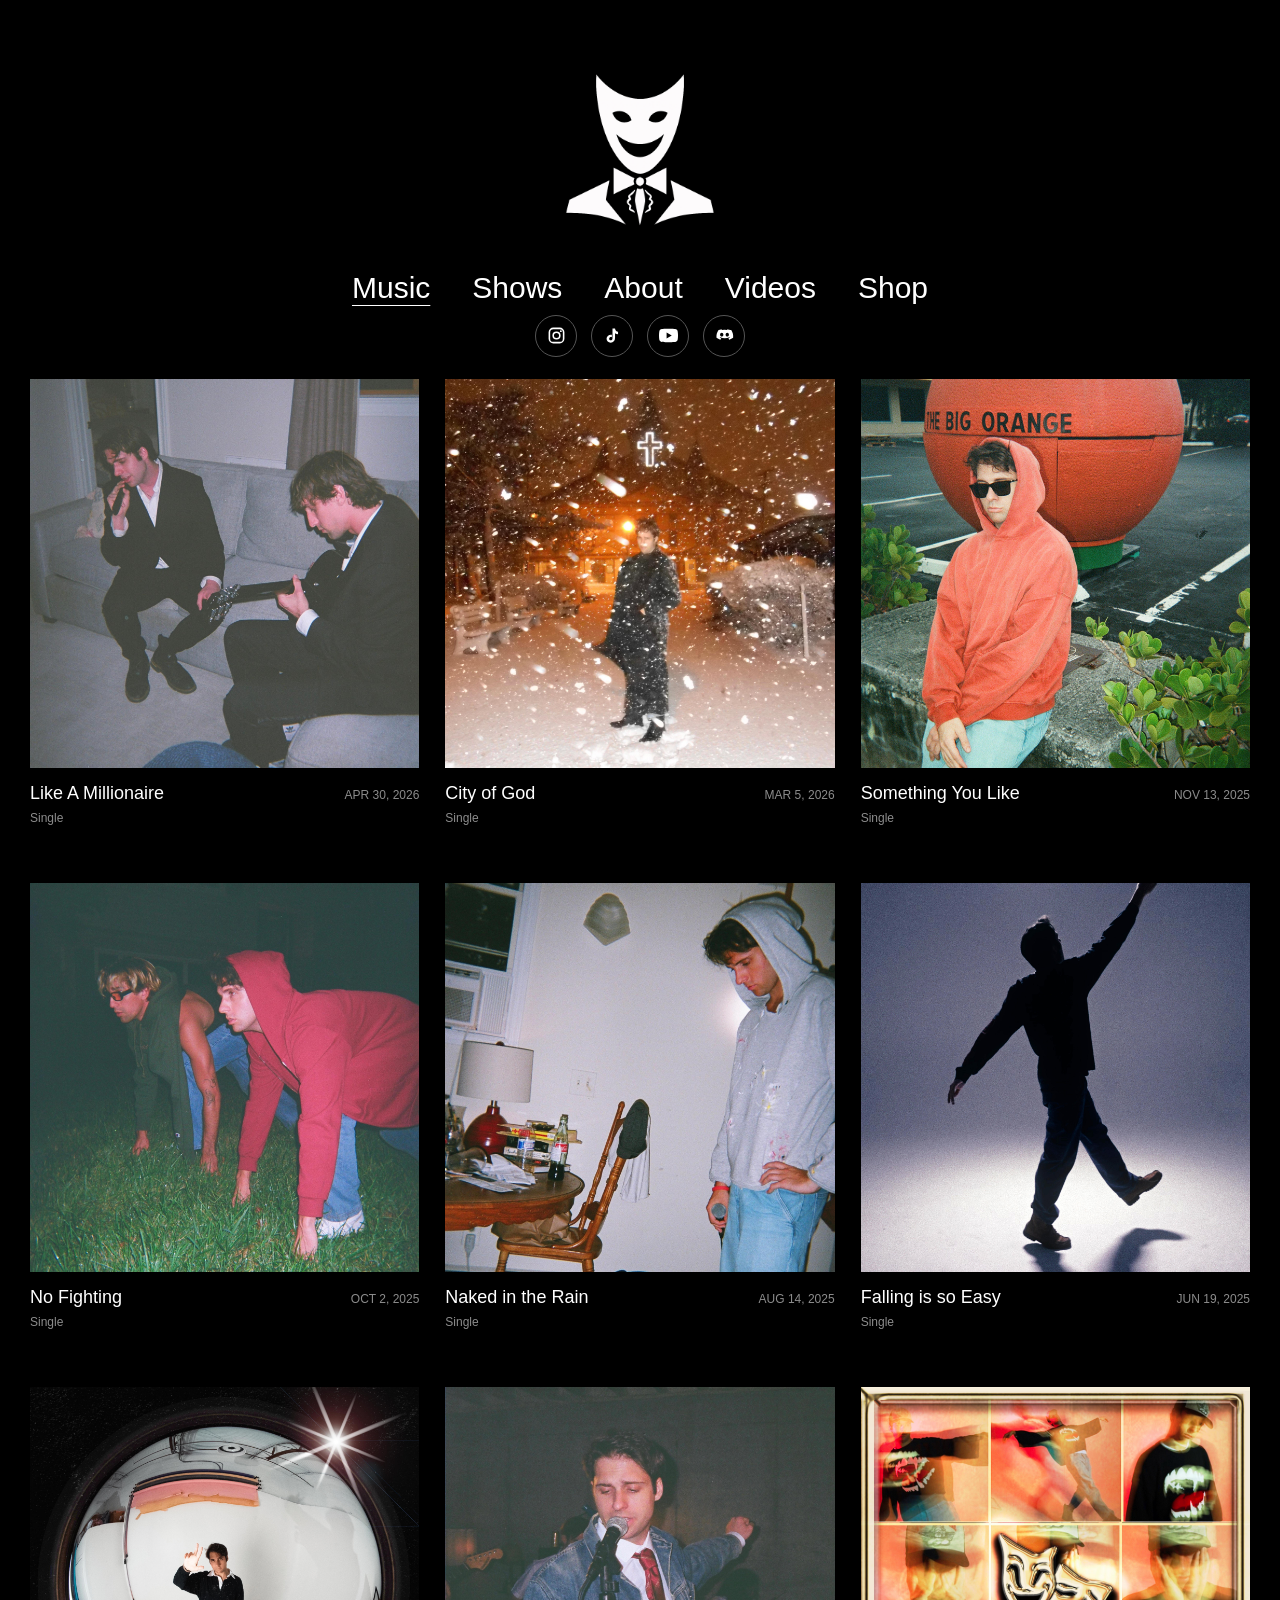
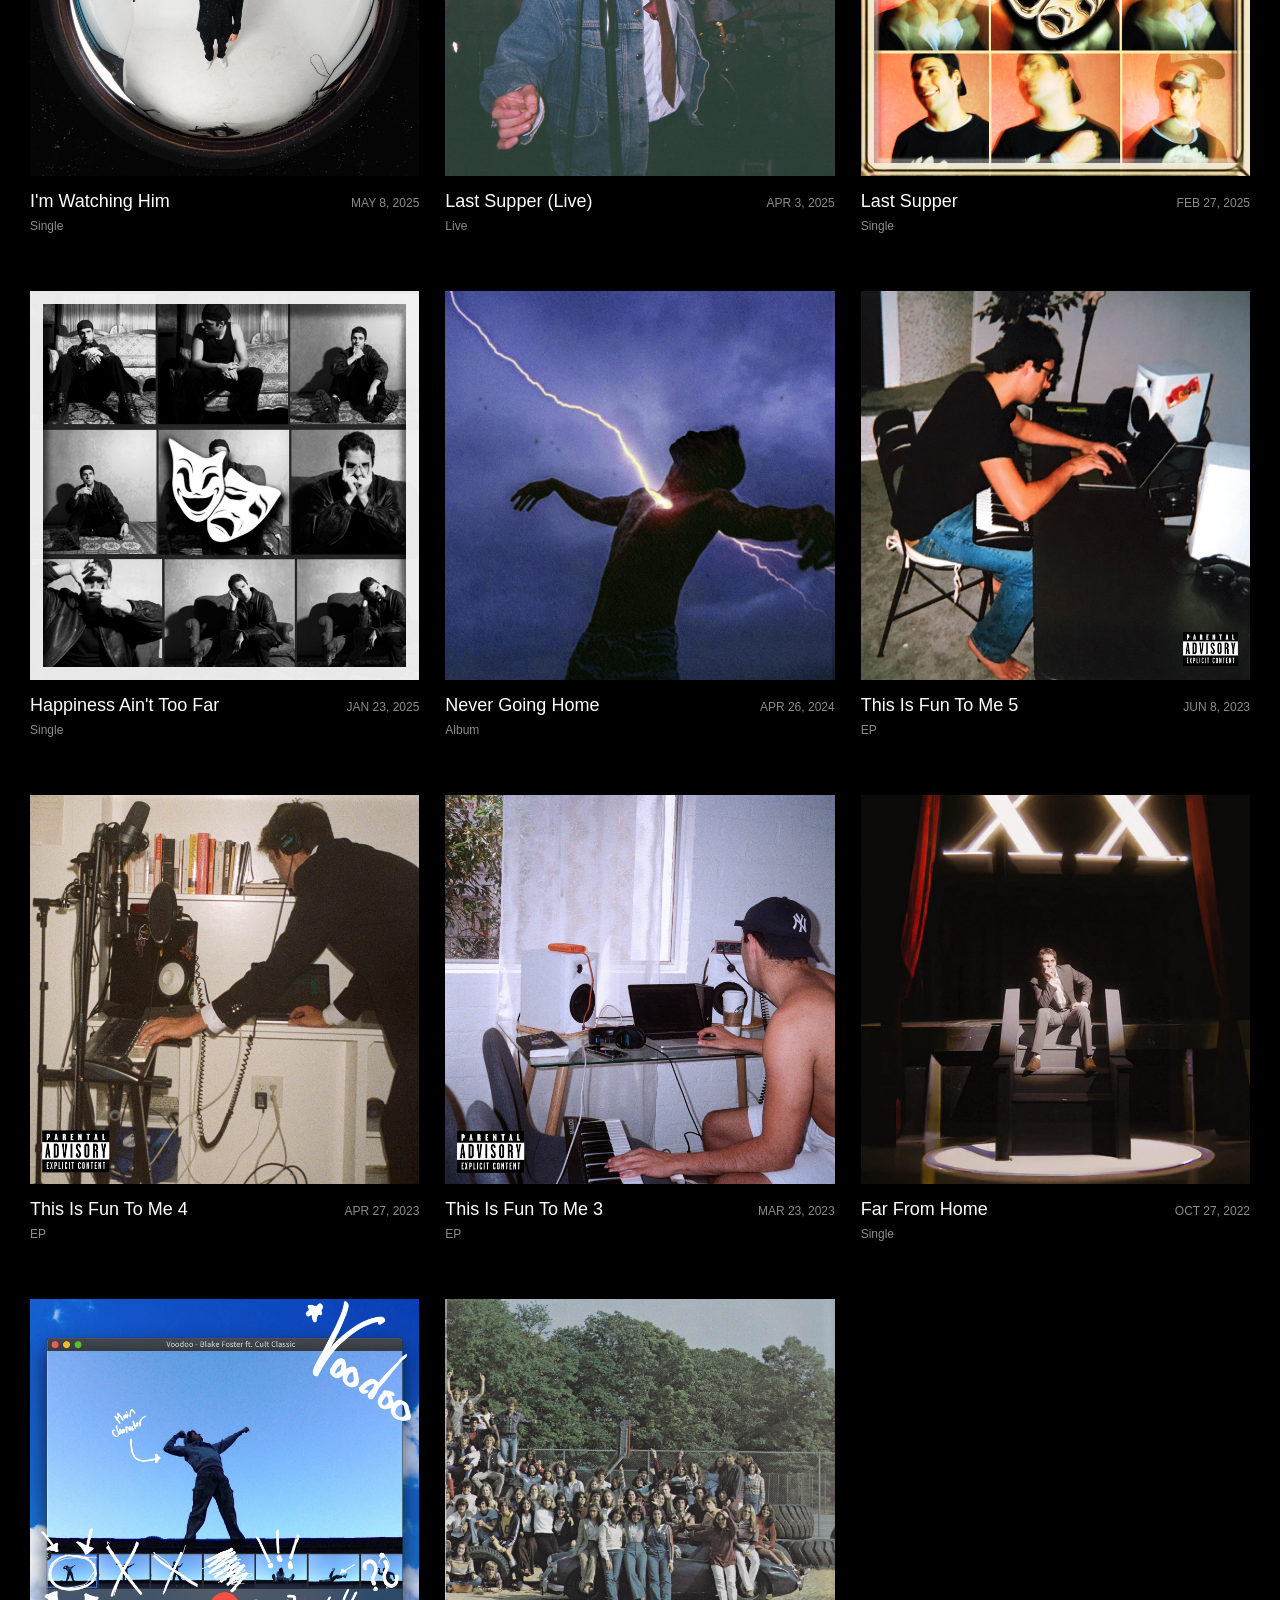
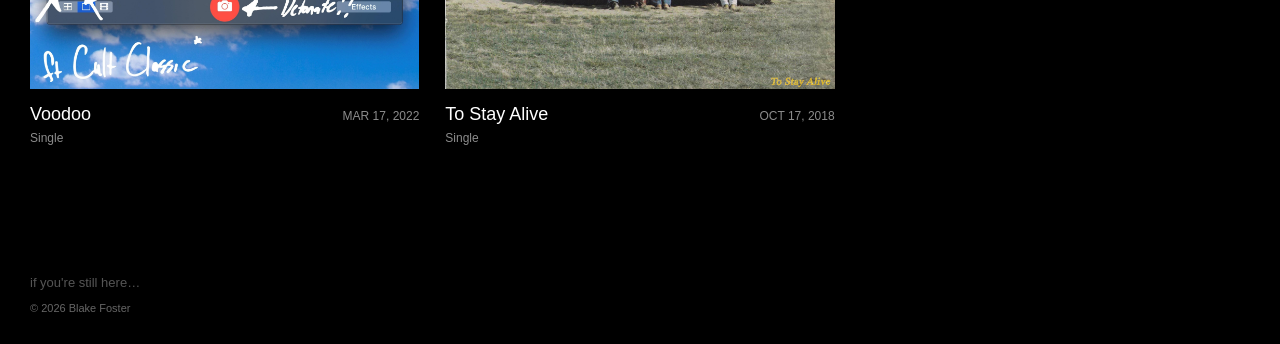
==== index.html @ 43f7b91d "Update index.html" ====
<!DOCTYPE html>
<html lang="en">
<head>
  <meta charset="UTF-8">
  <meta name="viewport" content="width=device-width, initial-scale=1.0">

  <title>Blake Foster — Music</title>

  <link rel="icon" href="favicon.png" type="image/png">

  <style>
    :root {
      --bg: #000000;
      --fg: #ffffff;
      --muted: #8c8c8c;
    }

    * {
      box-sizing: border-box;
    }

    html,
    body {
      margin: 0;
      padding: 0;
      background: var(--bg);
      color: var(--fg);
    }

    body {
      font-family: "Helvetica Neue", Helvetica, Arial, sans-serif;
      font-weight: 400;
    }

    a {
      color: inherit;
      text-decoration: none;
    }

    /* =========================
       LOGO + NAVIGATION
       ========================= */

    header {
      width: 100%;
      display: flex;
      flex-direction: column;
      align-items: center;
      padding: 55px 30px 0;
    }

    .logo-switch {
      position: relative;
      width: 190px;
      padding: 0;
      margin: 0 0 27.5px;
      border: 0;
      background: transparent;
      cursor: pointer;
      display: block;
    }

    .logo-switch .logo {
      width: 100%;
      height: auto;
      display: block;
      margin: 0;
    }

    .logo-colored {
      position: absolute;
      inset: 0;
      opacity: 0;
      transition: opacity 0.25s ease;
    }

    .logo-switch:hover .logo-colored,
    .logo-switch.is-colored .logo-colored {
      opacity: 1;
    }

    .logo-switch:hover .logo-white,
    .logo-switch.is-colored .logo-white {
      opacity: 0;
    }

    nav {
      display: flex;
      justify-content: center;
      align-items: center;
      gap: 42px;
      font-size: 30px;
      line-height: 1;
    }

    nav a {
      color: #ffffff;
      text-decoration: none;
      transition: opacity 0.2s ease;
    }

    nav a:hover {
      opacity: 0.55;
    }

    nav a.active {
      opacity: 1;
      text-decoration: underline;
      text-underline-offset: 7px;
      text-decoration-thickness: 1px;
    }

    /* =========================
       MUSIC GRID
       ========================= */

    main {
      padding: 0 30px 100px;
    }

    .grid {
      width: 100%;
      max-width: 1500px;
      margin: 0 auto;

      display: grid;
      grid-template-columns: repeat(3, minmax(0, 1fr));

      column-gap: 26px;
      row-gap: 58px;
    }

    .song {
      display: block;
    }

    /* =========================
       FLIP CARD
       ========================= */

    .flip-card {
      width: 100%;
      aspect-ratio: 1 / 1;
      perspective: 1200px;
      cursor: pointer;
    }

    .flip-card-inner {
      width: 100%;
      height: 100%;
      position: relative;

      transform-style: preserve-3d;

      transition: transform 0.7s cubic-bezier(0.2, 0.7, 0.2, 1);
    }

    .flip-card:hover .flip-card-inner {
      transform: rotateY(180deg);
    }

    .flip-card-front,
    .flip-card-back {
      position: absolute;
      inset: 0;

      width: 100%;
      height: 100%;

      backface-visibility: hidden;
      -webkit-backface-visibility: hidden;

      overflow: hidden;
    }

    /* =========================
       FRONT — ARTWORK
       ========================= */

    .flip-card-front {
      background: #111111;
    }

    .flip-card-front img {
      width: 100%;
      height: 100%;

      object-fit: cover;
      display: block;
    }

    /* =========================
       BACK — BLURRED ARTWORK
       ========================= */

    .flip-card-back {
      transform: rotateY(180deg);

      display: flex;
      justify-content: center;
      align-items: center;

      position: absolute;
      overflow: hidden;

      background: #111111;
    }

    .flip-card-back::before {
      content: "";

      position: absolute;
      inset: -30px;

      background-image: var(--cover-art);
      background-size: cover;
      background-position: center;

      filter: blur(22px);

      transform: scale(1.12);
    }

    .flip-card-back::after {
      content: "";

      position: absolute;
      inset: 0;

      background: rgba(0, 0, 0, 0.58);
    }

    .stream-link {
      position: relative;
      z-index: 2;

      width: 100%;
      height: 100%;

      display: flex;
      justify-content: center;
      align-items: center;

      color: #ffffff;

      font-size: 18px;
      letter-spacing: 0.02em;

      text-decoration: none;

      transition: opacity 0.2s ease;
    }

    .stream-link:hover {
      opacity: 0.6;
    }

    /* =========================
       SONG INFORMATION
       ========================= */

    .song-meta {
      display: flex;
      justify-content: space-between;
      align-items: baseline;
      gap: 20px;

      margin-top: 16px;
    }

    .song-title {
      font-size: 18px;
      line-height: 1.1;
    }

    .song-date {
      color: var(--muted);
      font-size: 12px;
      white-space: nowrap;
      text-transform: uppercase;
    }

    .song-type {
      color: var(--muted);
      font-size: 12px;
      margin-top: 7px;
    }

    /* =========================
       FOOTER
       ========================= */

    footer {
      padding: 30px;
      color: #666666;
      font-size: 11px;
    }

    .social-links {
      margin-top: 12px;
      display: flex;
      justify-content: center;
      align-items: center;
      gap: 14px;
      margin-bottom: 22px;
    }

    .social-link {
      width: 42px;
      height: 42px;
      border: 1px solid #555555;
      border-radius: 50%;
      display: flex;
      justify-content: center;
      align-items: center;
      color: #ffffff;
      transition:
        background 0.25s ease,
        border-color 0.25s ease,
        color 0.25s ease,
        transform 0.2s ease;
    }

    .social-link svg {
      width: 19px;
      height: 19px;
      fill: currentColor;
    }

    .social-link:hover {
      transform: translateY(-2px);
    }

    .social-instagram:hover {
      background: linear-gradient(135deg, #833ab4, #e1306c, #f77737, #fcaf45);
      border-color: transparent;
    }

    .social-tiktok:hover {
      background: #111111;
      border-color: #ff0050;
      color: #25f4ee;
      box-shadow: 2px 0 0 #ff0050;
    }

    .social-youtube:hover {
      background: #ff0000;
      border-color: #ff0000;
    }

    .social-discord:hover {
      background: #5865f2;
      border-color: #5865f2;
    }

    .archive-link {
      display: inline-block;
      margin-bottom: 12px;
      color: #555555;
      font-size: 13px;
      text-decoration: none;
      transition: color 0.2s ease;
    }

    .archive-link:hover {
      color: #999999;
    }

    /* =========================
       TABLET
       ========================= */

    @media (max-width: 900px) {

      header {
        padding: 45px 20px 60px;
      }

      .logo-switch {
        width: 165px;
        margin-bottom: 22.5px;
      }

      nav {
        gap: 28px;
        font-size: 25px;
      }

      main {
        padding: 0 20px 80px;
      }

      .grid {
        column-gap: 18px;
        row-gap: 45px;
      }

      .stream-link {
        font-size: 16px;
      }
    }

    /* =========================
       MOBILE
       ========================= */

    @media (max-width: 650px) {

      header {
        padding: 35px 18px 15px;
      }

      .social-links {
        margin-top: 0;
      }

      .logo-switch {
        width: 140px;
        margin-bottom: 19px;
      }

      nav {
        gap: 18px;
        flex-wrap: wrap;
        justify-content: center;
        font-size: 20px;
      }

      main {
        padding: 0 18px 70px;
      }

      .grid {
        grid-template-columns: repeat(2, minmax(0, 1fr));
        column-gap: 14px;
        row-gap: 42px;
      }

      .song-meta {
        display: block;
      }

      .song-date {
        display: block;
        margin-top: 7px;
      }

      .song-title {
        font-size: 16px;
      }

      .stream-link {
        font-size: 15px;
      }
    }

    /* =========================
       SMALL PHONE
       ========================= */

    @media (max-width: 450px) {

      .logo-switch {
        width: 120px;
        margin-bottom: 15px;
      }

      nav {
        font-size: 18px;
        gap: 15px;
      }

      .grid {
        grid-template-columns: 1fr;
      }

      .song-title {
        font-size: 18px;
      }

      .stream-link {
        font-size: 17px;
      }
    }

    /* =========================
       REDUCED MOTION
       ========================= */

    @media (prefers-reduced-motion: reduce) {

      .flip-card-inner {
        transition: none;
      }

    }

  </style>
</head>

<body>

  <header>

    <button
      class="logo-switch"
      type="button"
      aria-label="Toggle logo color"
      aria-pressed="false"
    >
      <img
        class="logo logo-white"
        src="transparent-white-mask.png"
        alt="Blake Foster"
      >

      <img
        class="logo logo-colored"
        src="colored-mask-logo.png"
        alt=""
        aria-hidden="true"
      >
    </button>

    <nav aria-label="Main navigation">

      <a
        class="active"
        href="index.html"
        aria-current="page"
      >
        Music
      </a>

      <a href="shows.html">
        Shows
      </a>

      <a href="about.html">
        About
      </a>

      <a href="videos.html">
        Videos
      </a>

      <a href="shop.html">
        Shop
      </a>

    </nav>

  </header>

    <div class="social-links" aria-label="Social media">

      <a
        class="social-link social-instagram"
        href="https://www.instagram.com/screamblakefoster/"
        target="_blank"
        rel="noopener noreferrer"
        aria-label="Instagram"
      >
        <svg viewBox="0 0 24 24" aria-hidden="true">
          <rect x="3" y="3" width="18" height="18" rx="5" ry="5" fill="none" stroke="currentColor" stroke-width="2"/>
          <circle cx="12" cy="12" r="4.2" fill="none" stroke="currentColor" stroke-width="2"/>
          <circle cx="17.5" cy="6.5" r="1.2"/>
        </svg>
      </a>

      <a
        class="social-link social-tiktok"
        href="https://www.tiktok.com/@screamblakelouder0"
        target="_blank"
        rel="noopener noreferrer"
        aria-label="TikTok"
      >
        <svg viewBox="0 0 24 24" aria-hidden="true">
          <path d="M15.2 3c.3 2.1 1.5 3.7 3.8 4.3v3.1c-1.4 0-2.7-.4-3.8-1.1v5.9c0 3.6-2.3 5.8-5.5 5.8-3 0-5.2-2-5.2-4.9 0-3 2.4-5.1 5.5-5.1.4 0 .8 0 1.2.1v3.1c-.4-.1-.7-.2-1.1-.2-1.2 0-2.3.8-2.3 2.1 0 1.2.9 2 2 2 1.3 0 2.2-.9 2.2-2.6V3h3.2z"/>
        </svg>
      </a>

      <a
        class="social-link social-youtube"
        href="https://www.youtube.com/@screamblakefoster"
        target="_blank"
        rel="noopener noreferrer"
        aria-label="YouTube"
      >
        <svg viewBox="0 0 24 24" aria-hidden="true">
          <path d="M23.5 6.2a3 3 0 0 0-2.1-2.1C19.5 3.5 12 3.5 12 3.5s-7.5 0-9.4.6A3 3 0 0 0 .5 6.2 31 31 0 0 0 0 12a31 31 0 0 0 .5 5.8 3 3 0 0 0 2.1 2.1c1.9.6 9.4.6 9.4.6s7.5 0 9.4-.6a3 3 0 0 0 2.1-2.1A31 31 0 0 0 24 12a31 31 0 0 0-.5-5.8zM9.6 15.9V8.1l6.5 3.9-6.5 3.9z"/>
        </svg>
      </a>

      <a
        class="social-link social-discord"
        href="https://discord.gg/FbMRpewsf8"
        target="_blank"
        rel="noopener noreferrer"
        aria-label="Discord"
      >
        <svg viewBox="0 0 24 24" aria-hidden="true">
          <path d="M19.5 5.2A16.2 16.2 0 0 0 15.8 4l-.5 1.1a14.8 14.8 0 0 0-6.6 0L8.2 4a16.2 16.2 0 0 0-3.7 1.2C2.2 8.5 1.6 11.7 1.9 14.9a15.9 15.9 0 0 0 4.8 2.4l1.2-1.6c-.7-.3-1.4-.7-2-1.1l.5-.4c3.9 1.8 8.1 1.8 12 0l.5.4c-.6.4-1.3.8-2 1.1l1.2 1.6a15.9 15.9 0 0 0 4.8-2.4c.3-3.2-.3-6.4-2.4-9.7zM8.5 13.4c-1.2 0-2.1-1.1-2.1-2.4s.9-2.4 2.1-2.4 2.1 1.1 2.1 2.4-.9 2.4-2.1 2.4zm7 0c-1.2 0-2.1-1.1-2.1-2.4s.9-2.4 2.1-2.4 2.1 1.1 2.1 2.4-.9 2.4-2.1 2.4z"/>
        </svg>
      </a>

    </div>

  <main>

    <section class="grid">


      <!-- 1. LIKE A MILLIONAIRE -->

      <article class="song">

        <div class="flip-card">
          <div class="flip-card-inner">

            <div class="flip-card-front">
              <img
                src="like-a-millionaire.jpg"
                alt="Like A Millionaire"
              >
            </div>

            <div
              class="flip-card-back"
              style="--cover-art: url('like-a-millionaire.jpg');"
            >
              <a
                class="stream-link"
                href="https://www.submithub.com/link/blake-foster-like-a-millionaire"
                target="_blank"
                rel="noopener noreferrer"
              >
                LISTEN
              </a>
            </div>

          </div>
        </div>

        <div class="song-meta">
          <span class="song-title">Like A Millionaire</span>
          <span class="song-date">Apr 30, 2026</span>
        </div>

        <div class="song-type">Single</div>

      </article>


      <!-- 2. CITY OF GOD -->

      <article class="song">

        <div class="flip-card">
          <div class="flip-card-inner">

            <div class="flip-card-front">
              <img
                src="city-of-god.jpg"
                alt="City of God"
              >
            </div>

            <div
              class="flip-card-back"
              style="--cover-art: url('city-of-god.jpg');"
            >
              <a
                class="stream-link"
                href="https://www.submithub.com/link/blake-foster-city-of-god"
                target="_blank"
                rel="noopener noreferrer"
              >
                LISTEN
              </a>
            </div>

          </div>
        </div>

        <div class="song-meta">
          <span class="song-title">City of God</span>
          <span class="song-date">Mar 5, 2026</span>
        </div>

        <div class="song-type">Single</div>

      </article>


      <!-- 3. SOMETHING YOU LIKE -->

      <article class="song">

        <div class="flip-card">
          <div class="flip-card-inner">

            <div class="flip-card-front">
              <img
                src="something-you-like.jpg"
                alt="Something You Like"
              >
            </div>

            <div
              class="flip-card-back"
              style="--cover-art: url('something-you-like.jpg');"
            >
              <a
                class="stream-link"
                href="https://www.submithub.com/link/blake-foster-something-you-like"
                target="_blank"
                rel="noopener noreferrer"
              >
                LISTEN
              </a>
            </div>

          </div>
        </div>

        <div class="song-meta">
          <span class="song-title">Something You Like</span>
          <span class="song-date">Nov 13, 2025</span>
        </div>

        <div class="song-type">Single</div>

      </article>


      <!-- 4. NO FIGHTING -->

      <article class="song">

        <div class="flip-card">
          <div class="flip-card-inner">

            <div class="flip-card-front">
              <img
                src="no-fighting.jpg"
                alt="No Fighting"
              >
            </div>

            <div
              class="flip-card-back"
              style="--cover-art: url('no-fighting.jpg');"
            >
              <a
                class="stream-link"
                href="https://www.submithub.com/link/blake-foster-no-fighting"
                target="_blank"
                rel="noopener noreferrer"
              >
                LISTEN
              </a>
            </div>

          </div>
        </div>

        <div class="song-meta">
          <span class="song-title">No Fighting</span>
          <span class="song-date">Oct 2, 2025</span>
        </div>

        <div class="song-type">Single</div>

      </article>


      <!-- 5. NAKED IN THE RAIN -->

      <article class="song">

        <div class="flip-card">
          <div class="flip-card-inner">

            <div class="flip-card-front">
              <img
                src="naked-in-the-rain.jpg"
                alt="Naked in the Rain"
              >
            </div>

            <div
              class="flip-card-back"
              style="--cover-art: url('naked-in-the-rain.jpg');"
            >
              <a
                class="stream-link"
                href="https://www.submithub.com/link/blake-foster-naked-in-the-rain"
                target="_blank"
                rel="noopener noreferrer"
              >
                LISTEN
              </a>
            </div>

          </div>
        </div>

        <div class="song-meta">
          <span class="song-title">Naked in the Rain</span>
          <span class="song-date">Aug 14, 2025</span>
        </div>

        <div class="song-type">Single</div>

      </article>


      <!-- 6. FALLING IS SO EASY -->

      <article class="song">

        <div class="flip-card">
          <div class="flip-card-inner">

            <div class="flip-card-front">
              <img
                src="falling-is-so-easy.jpg"
                alt="Falling is so Easy"
              >
            </div>

            <div
              class="flip-card-back"
              style="--cover-art: url('falling-is-so-easy.jpg');"
            >
              <a
                class="stream-link"
                href="https://open.spotify.com/track/16U0b0LSNI9sC1zTnr0X5i?si=07cb4cd97a184c26"
                target="_blank"
                rel="noopener noreferrer"
              >
                LISTEN
              </a>
            </div>

          </div>
        </div>

        <div class="song-meta">
          <span class="song-title">Falling is so Easy</span>
          <span class="song-date">Jun 19, 2025</span>
        </div>

        <div class="song-type">Single</div>

      </article>


      <!-- 7. I'M WATCHING HIM -->

      <article class="song">

        <div class="flip-card">
          <div class="flip-card-inner">

            <div class="flip-card-front">
              <img
                src="im-watching-him.jpg"
                alt="I'm Watching Him"
              >
            </div>

            <div
              class="flip-card-back"
              style="--cover-art: url('im-watching-him.jpg');"
            >
              <a
                class="stream-link"
                href="https://open.spotify.com/track/25KxzSVCNHUKYitMHnfoag?si=c651192873dd4107"
                target="_blank"
                rel="noopener noreferrer"
              >
                LISTEN
              </a>
            </div>

          </div>
        </div>

        <div class="song-meta">
          <span class="song-title">I'm Watching Him</span>
          <span class="song-date">May 8, 2025</span>
        </div>

        <div class="song-type">Single</div>

      </article>


      <!-- 8. LAST SUPPER (LIVE) -->

      <article class="song">

        <div class="flip-card">
          <div class="flip-card-inner">

            <div class="flip-card-front">
              <img
                src="last-supper-live.jpg"
                alt="Last Supper (Live)"
              >
            </div>

            <div
              class="flip-card-back"
              style="--cover-art: url('last-supper-live.jpg');"
            >
              <a
                class="stream-link"
                href="https://open.spotify.com/track/1prqyF1UG0G9Nqwh8gRWdH?si=7ccaa26d416f40f6"
                target="_blank"
                rel="noopener noreferrer"
              >
                LISTEN
              </a>
            </div>

          </div>
        </div>

        <div class="song-meta">
          <span class="song-title">Last Supper (Live)</span>
          <span class="song-date">Apr 3, 2025</span>
        </div>

        <div class="song-type">Live</div>

      </article>


      <!-- 9. LAST SUPPER -->

      <article class="song">

        <div class="flip-card">
          <div class="flip-card-inner">

            <div class="flip-card-front">
              <img
                src="last-supper.jpg"
                alt="Last Supper"
              >
            </div>

            <div
              class="flip-card-back"
              style="--cover-art: url('last-supper.jpg');"
            >
              <a
                class="stream-link"
                href="https://open.spotify.com/track/175BsnpIED4cR4PLpfdE59?si=ff8eaf9bd8394cc7"
                target="_blank"
                rel="noopener noreferrer"
              >
                LISTEN
              </a>
            </div>

          </div>
        </div>

        <div class="song-meta">
          <span class="song-title">Last Supper</span>
          <span class="song-date">Feb 27, 2025</span>
        </div>

        <div class="song-type">Single</div>

      </article>


      <!-- 10. HAPPINESS AIN'T TOO FAR -->

      <article class="song">

        <div class="flip-card">
          <div class="flip-card-inner">

            <div class="flip-card-front">
              <img
                src="happiness-aint-too-far.jpg"
                alt="Happiness Ain't Too Far"
              >
            </div>

            <div
              class="flip-card-back"
              style="--cover-art: url('happiness-aint-too-far.jpg');"
            >
              <a
                class="stream-link"
                href="https://open.spotify.com/track/2iZcgBIwyZcNOGVdyBQaLa?si=d7aab3723410429b"
                target="_blank"
                rel="noopener noreferrer"
              >
                LISTEN
              </a>
            </div>

          </div>
        </div>

        <div class="song-meta">
          <span class="song-title">Happiness Ain't Too Far</span>
          <span class="song-date">Jan 23, 2025</span>
        </div>

        <div class="song-type">Single</div>

      </article>


      <!-- 11. NEVER GOING HOME -->

      <article class="song">

        <div class="flip-card">
          <div class="flip-card-inner">

            <div class="flip-card-front">
              <img
                src="never-going-home.jpg"
                alt="Never Going Home"
              >
            </div>

            <div
              class="flip-card-back"
              style="--cover-art: url('never-going-home.jpg');"
            >
              <a
                class="stream-link"
                href="https://open.spotify.com/album/4pJVnfLMglhj1tAhhOklDM?si=NQ2emc1iRQSZqgjl4v_xJg"
                target="_blank"
                rel="noopener noreferrer"
              >
                LISTEN
              </a>
            </div>

          </div>
        </div>

        <div class="song-meta">
          <span class="song-title">Never Going Home</span>
          <span class="song-date">Apr 26, 2024</span>
        </div>

        <div class="song-type">Album</div>

      </article>


      <!-- 12. THIS IS FUN TO ME 5 -->

      <article class="song">

        <div class="flip-card">
          <div class="flip-card-inner">

            <div class="flip-card-front">
              <img
                src="this-is-fun-to-me-5.jpg"
                alt="This Is Fun To Me 5"
              >
            </div>

            <div
              class="flip-card-back"
              style="--cover-art: url('this-is-fun-to-me-5.jpg');"
            >
              <a
                class="stream-link"
                href="https://open.spotify.com/album/7prYQPNekyp7TwsKiXoQ0f?si=4Jo_3n0BSTu1xEIpB2F5PA"
                target="_blank"
                rel="noopener noreferrer"
              >
                LISTEN
              </a>
            </div>

          </div>
        </div>

        <div class="song-meta">
          <span class="song-title">This Is Fun To Me 5</span>
          <span class="song-date">Jun 8, 2023</span>
        </div>

        <div class="song-type">EP</div>

      </article>


      <!-- 13. THIS IS FUN TO ME 4 -->

      <article class="song">

        <div class="flip-card">
          <div class="flip-card-inner">

            <div class="flip-card-front">
              <img
                src="this-is-fun-to-me-4.jpg"
                alt="This Is Fun To Me 4"
              >
            </div>

            <div
              class="flip-card-back"
              style="--cover-art: url('this-is-fun-to-me-4.jpg');"
            >
              <a
                class="stream-link"
                href="https://open.spotify.com/album/3oZTFlvNCz0GnxTG2QaZoz?si=p83peb6xRoitgUsLr3UCuQ"
                target="_blank"
                rel="noopener noreferrer"
              >
                LISTEN
              </a>
            </div>

          </div>
        </div>

        <div class="song-meta">
          <span class="song-title">This Is Fun To Me 4</span>
          <span class="song-date">Apr 27, 2023</span>
        </div>

        <div class="song-type">EP</div>

      </article>


      <!-- 14. THIS IS FUN TO ME 3 -->

      <article class="song">

        <div class="flip-card">
          <div class="flip-card-inner">

            <div class="flip-card-front">
              <img
                src="this-is-fun-to-me-3.jpg"
                alt="This Is Fun To Me 3"
              >
            </div>

            <div
              class="flip-card-back"
              style="--cover-art: url('this-is-fun-to-me-3.jpg');"
            >
              <a
                class="stream-link"
                href="https://open.spotify.com/album/7DlLaIuSAAkDuPmK2TgWcz?si=6O0AjSt8QMCtq5As2-6V6A"
                target="_blank"
                rel="noopener noreferrer"
              >
                LISTEN
              </a>
            </div>

          </div>
        </div>

        <div class="song-meta">
          <span class="song-title">This Is Fun To Me 3</span>
          <span class="song-date">Mar 23, 2023</span>
        </div>

        <div class="song-type">EP</div>

      </article>


      <!-- 15. FAR FROM HOME -->

      <article class="song">

        <div class="flip-card">
          <div class="flip-card-inner">

            <div class="flip-card-front">
              <img
                src="far-from-home.jpg"
                alt="Far From Home"
              >
            </div>

            <div
              class="flip-card-back"
              style="--cover-art: url('far-from-home.jpg');"
            >
              <a
                class="stream-link"
                href="https://open.spotify.com/track/5J5c2JiiV4A3Z6ppDi0FP2?si=0196c697ef504ee4"
                target="_blank"
                rel="noopener noreferrer"
              >
                LISTEN
              </a>
            </div>

          </div>
        </div>

        <div class="song-meta">
          <span class="song-title">Far From Home</span>
          <span class="song-date">Oct 27, 2022</span>
        </div>

        <div class="song-type">Single</div>

      </article>


      <!-- 16. VOODOO -->

      <article class="song">

        <div class="flip-card">
          <div class="flip-card-inner">

            <div class="flip-card-front">
              <img
                src="voodoo.jpg"
                alt="Voodoo"
              >
            </div>

            <div
              class="flip-card-back"
              style="--cover-art: url('voodoo.jpg');"
            >
              <a
                class="stream-link"
                href="https://open.spotify.com/track/07PsmDokuY6VZRmbasSvwx?si=a868d53d8b564fae"
                target="_blank"
                rel="noopener noreferrer"
              >
                LISTEN
              </a>
            </div>

          </div>
        </div>

        <div class="song-meta">
          <span class="song-title">Voodoo</span>
          <span class="song-date">Mar 17, 2022</span>
        </div>

        <div class="song-type">Single</div>

      </article>


      <!-- 17. TO STAY ALIVE -->

      <article class="song">

        <div class="flip-card">
          <div class="flip-card-inner">

            <div class="flip-card-front">
              <img
                src="to-stay-alive.jpg"
                alt="To Stay Alive"
              >
            </div>

            <div
              class="flip-card-back"
              style="--cover-art: url('to-stay-alive.jpg');"
            >
              <a
                class="stream-link"
                href="https://open.spotify.com/track/02DwdbtvmVF8DOjN0IHD6G?si=01c18fb75d3d4cda"
                target="_blank"
                rel="noopener noreferrer"
              >
                LISTEN
              </a>
            </div>

          </div>
        </div>

        <div class="song-meta">
          <span class="song-title">To Stay Alive</span>
          <span class="song-date">Oct 17, 2018</span>
        </div>

        <div class="song-type">Single</div>

      </article>


    </section>

  </main>

  <footer>

    <a
      href="https://open.spotify.com/artist/7J75Sh8WoFMsnBl4U91zd3?si=QftdEzfDQXSpmLEJzZT7FQ"
      target="_blank"
      rel="noopener noreferrer"
      class="archive-link"
    >
      if you're still here…
    </a>

    <div>
      © 2026 Blake Foster
    </div>

  </footer>


  <script>
    const logoSwitch = document.querySelector(".logo-switch");

    if (logoSwitch && window.matchMedia("(hover: none), (pointer: coarse)").matches) {
      logoSwitch.addEventListener("click", () => {
        const isColored = logoSwitch.classList.toggle("is-colored");
        logoSwitch.setAttribute("aria-pressed", isColored ? "true" : "false");
      });
    }
  </script>

</body>
</html>
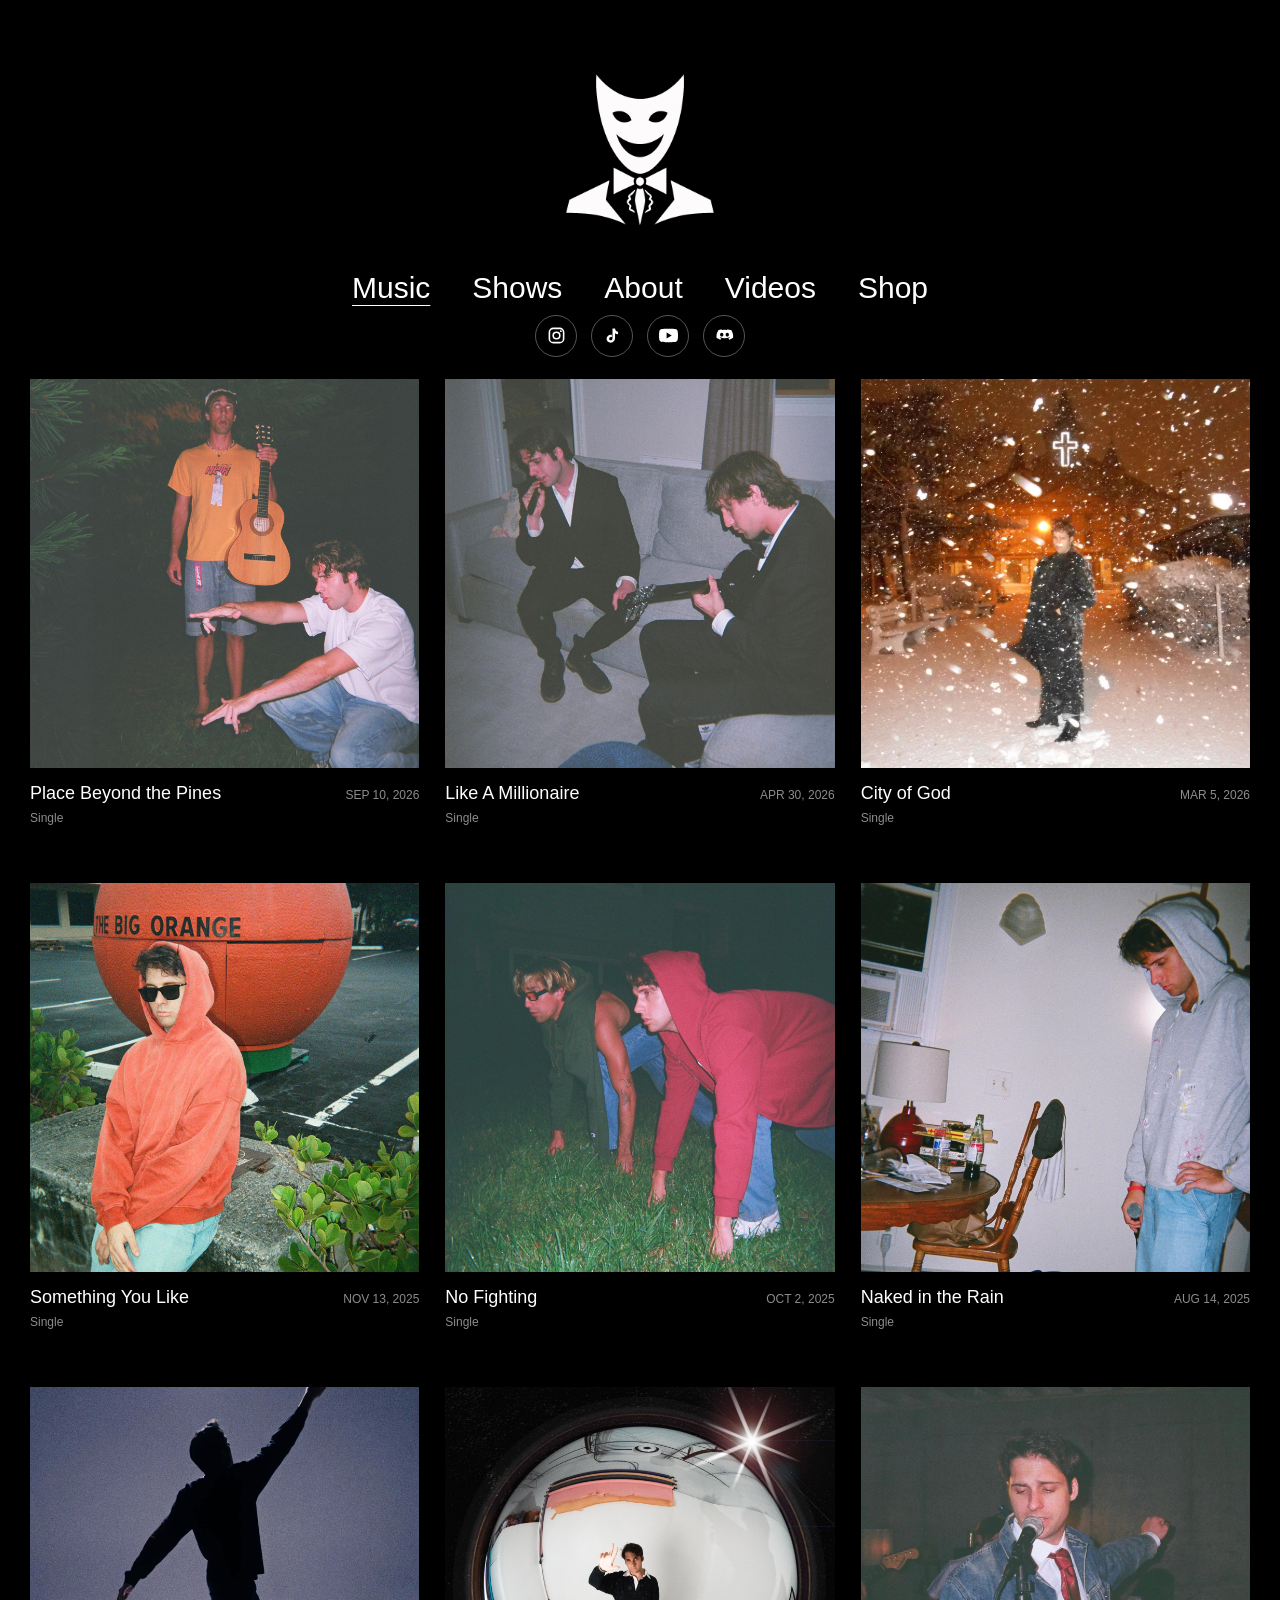
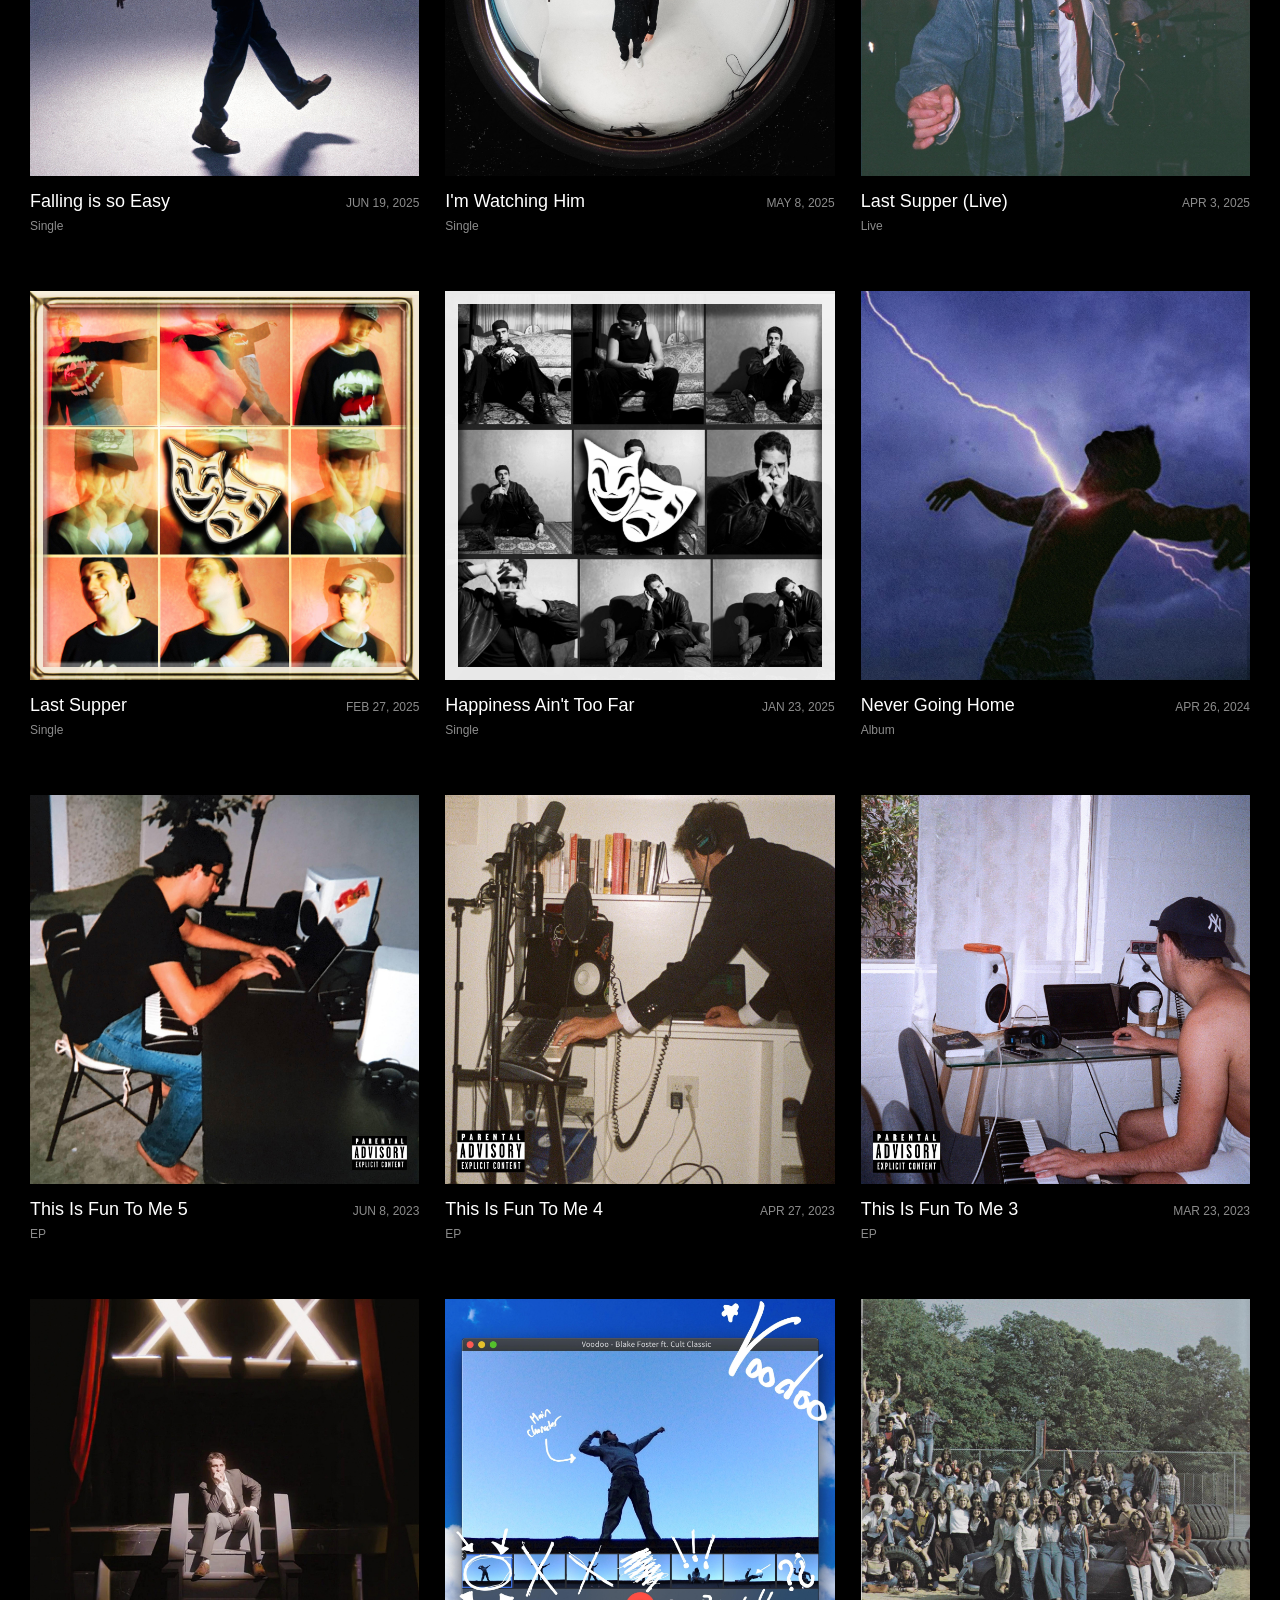
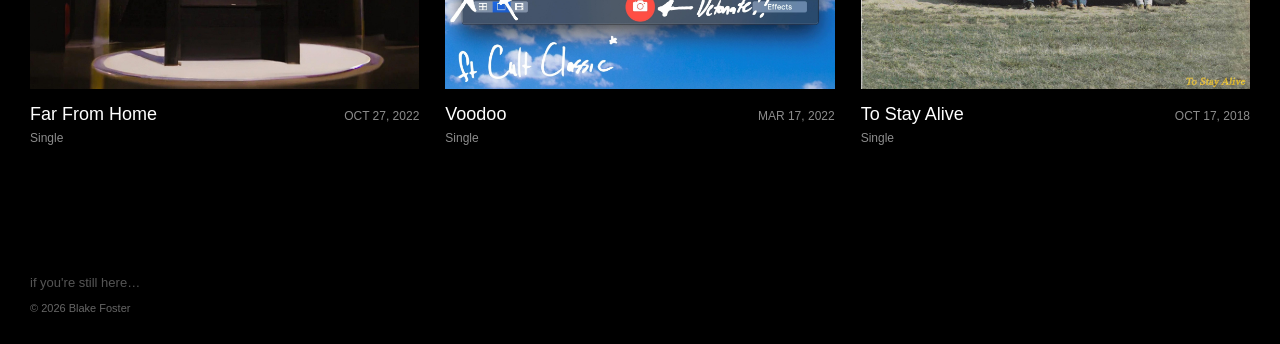
==== commit 227505fb: "Update index.html" ====
--- a/index.html
+++ b/index.html
@@ -67,21 +67,23 @@
       margin: 0;
     }
 
+    .logo-white {
+      position: relative;
+      z-index: 1;
+    }
+
     .logo-colored {
       position: absolute;
       inset: 0;
+      z-index: 2;
       opacity: 0;
-      transition: opacity 0.25s ease;
+      transition: opacity 0.18s ease;
+      pointer-events: none;
     }
 
     .logo-switch:hover .logo-colored,
     .logo-switch.is-colored .logo-colored {
       opacity: 1;
-    }
-
-    .logo-switch:hover .logo-white,
-    .logo-switch.is-colored .logo-white {
-      opacity: 0;
     }
 
     nav {
@@ -611,7 +613,48 @@
     <section class="grid">
 
 
-      <!-- 1. LIKE A MILLIONAIRE -->
+      <!-- 1. PLACE BEYOND THE PINES -->
+
+      <article class="song">
+
+        <div class="flip-card">
+          <div class="flip-card-inner">
+
+            <div class="flip-card-front">
+              <img
+                src="PBTP-cover.png"
+                alt="Place Beyond the Pines"
+              >
+            </div>
+
+            <div
+              class="flip-card-back"
+              style="--cover-art: url('PBTP-cover.png');"
+            >
+              <a
+                class="stream-link"
+                href="https://www.submithub.com/link/blake-foster-place-beyond-the-pines"
+                target="_blank"
+                rel="noopener noreferrer"
+              >
+                LISTEN
+              </a>
+            </div>
+
+          </div>
+        </div>
+
+        <div class="song-meta">
+          <span class="song-title">Place Beyond the Pines</span>
+          <span class="song-date">Sep 10, 2026</span>
+        </div>
+
+        <div class="song-type">Single</div>
+
+      </article>
+
+
+      <!-- 2. LIKE A MILLIONAIRE -->
 
       <article class="song">
 
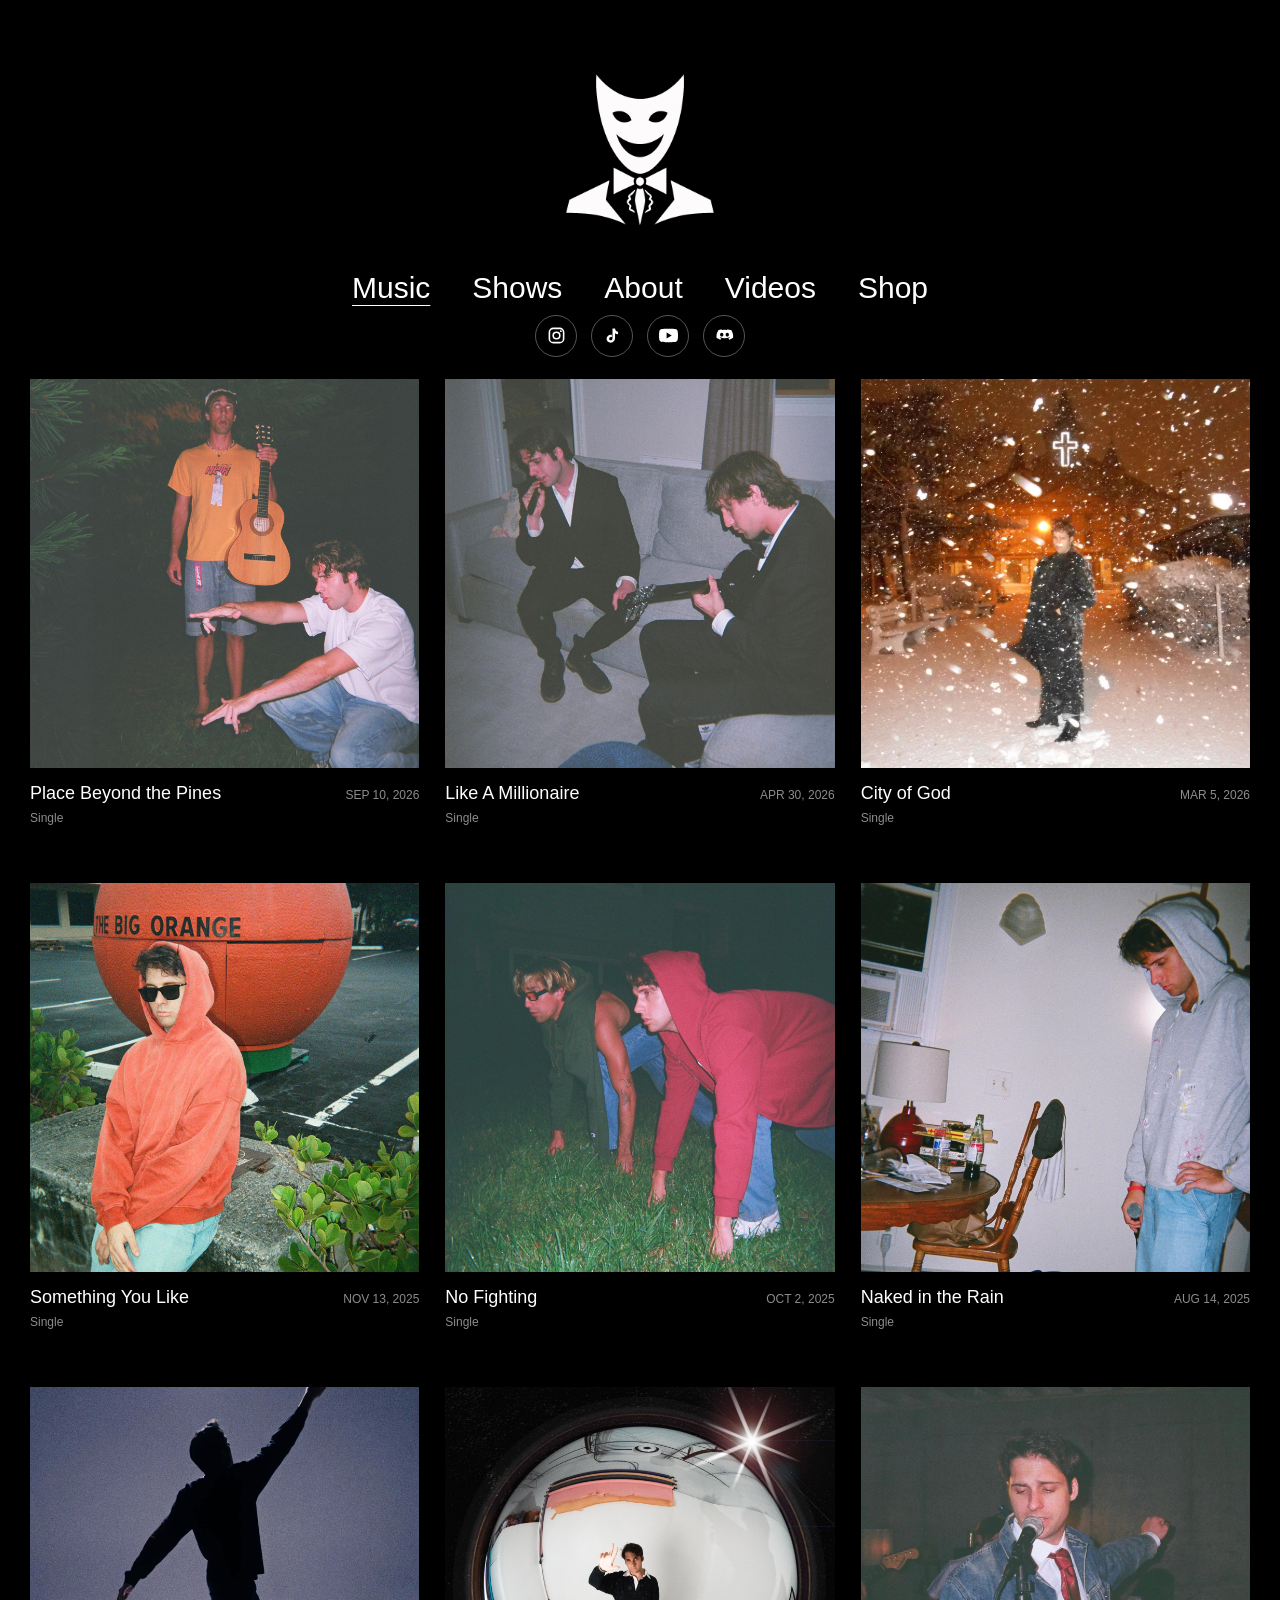
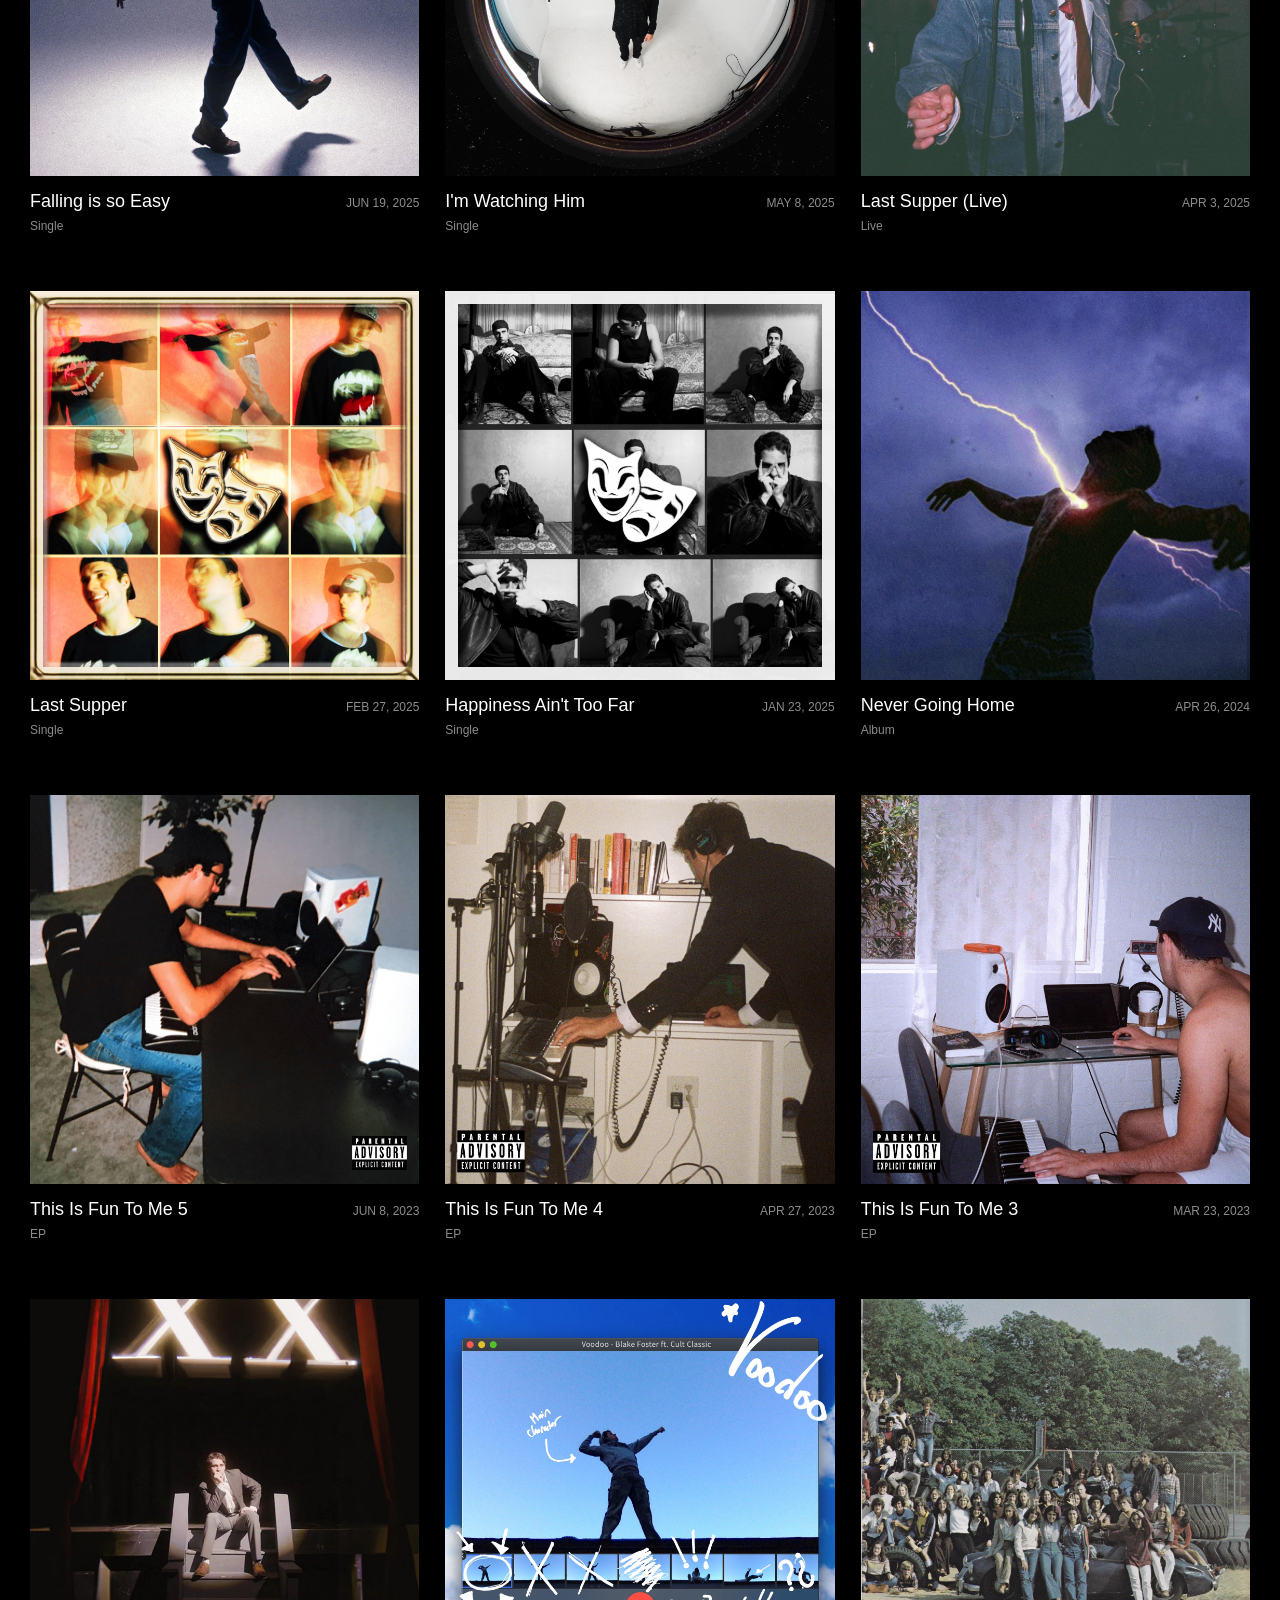
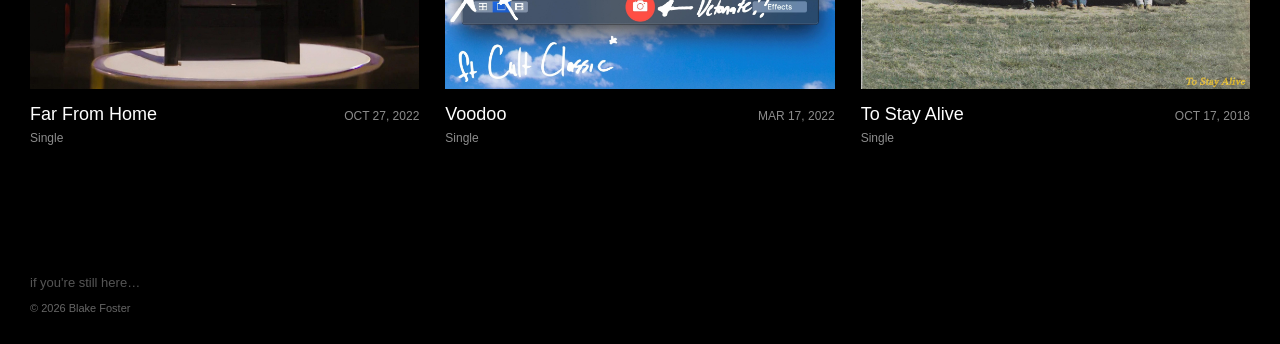
==== commit d9aba46d: "Add files via upload" ====
--- a/index.html
+++ b/index.html
@@ -504,10 +504,10 @@
 
   <header>
 
-    <button
+    <a
       class="logo-switch"
-      type="button"
-      aria-label="Toggle logo color"
+      href="roll.html"
+      aria-label="Blake Foster"
       aria-pressed="false"
     >
       <img
@@ -522,7 +522,7 @@
         alt=""
         aria-hidden="true"
       >
-    </button>
+    </a>
 
     <nav aria-label="Main navigation">
 
@@ -572,7 +572,7 @@
 
       <a
         class="social-link social-tiktok"
-        href="https://www.tiktok.com/@screamblakelouder0"
+        href="https://www.tiktok.com/@screamblakefoster?_r=1&_t=ZT-99orNUplLhN"
         target="_blank"
         rel="noopener noreferrer"
         aria-label="TikTok"
@@ -1377,9 +1377,12 @@
     const logoSwitch = document.querySelector(".logo-switch");
 
     if (logoSwitch && window.matchMedia("(hover: none), (pointer: coarse)").matches) {
-      logoSwitch.addEventListener("click", () => {
-        const isColored = logoSwitch.classList.toggle("is-colored");
-        logoSwitch.setAttribute("aria-pressed", isColored ? "true" : "false");
+      logoSwitch.addEventListener("click", (e) => {
+        if (!logoSwitch.classList.contains("is-colored")) {
+          e.preventDefault();
+          logoSwitch.classList.add("is-colored");
+          logoSwitch.setAttribute("aria-pressed", "true");
+        }
       });
     }
   </script>
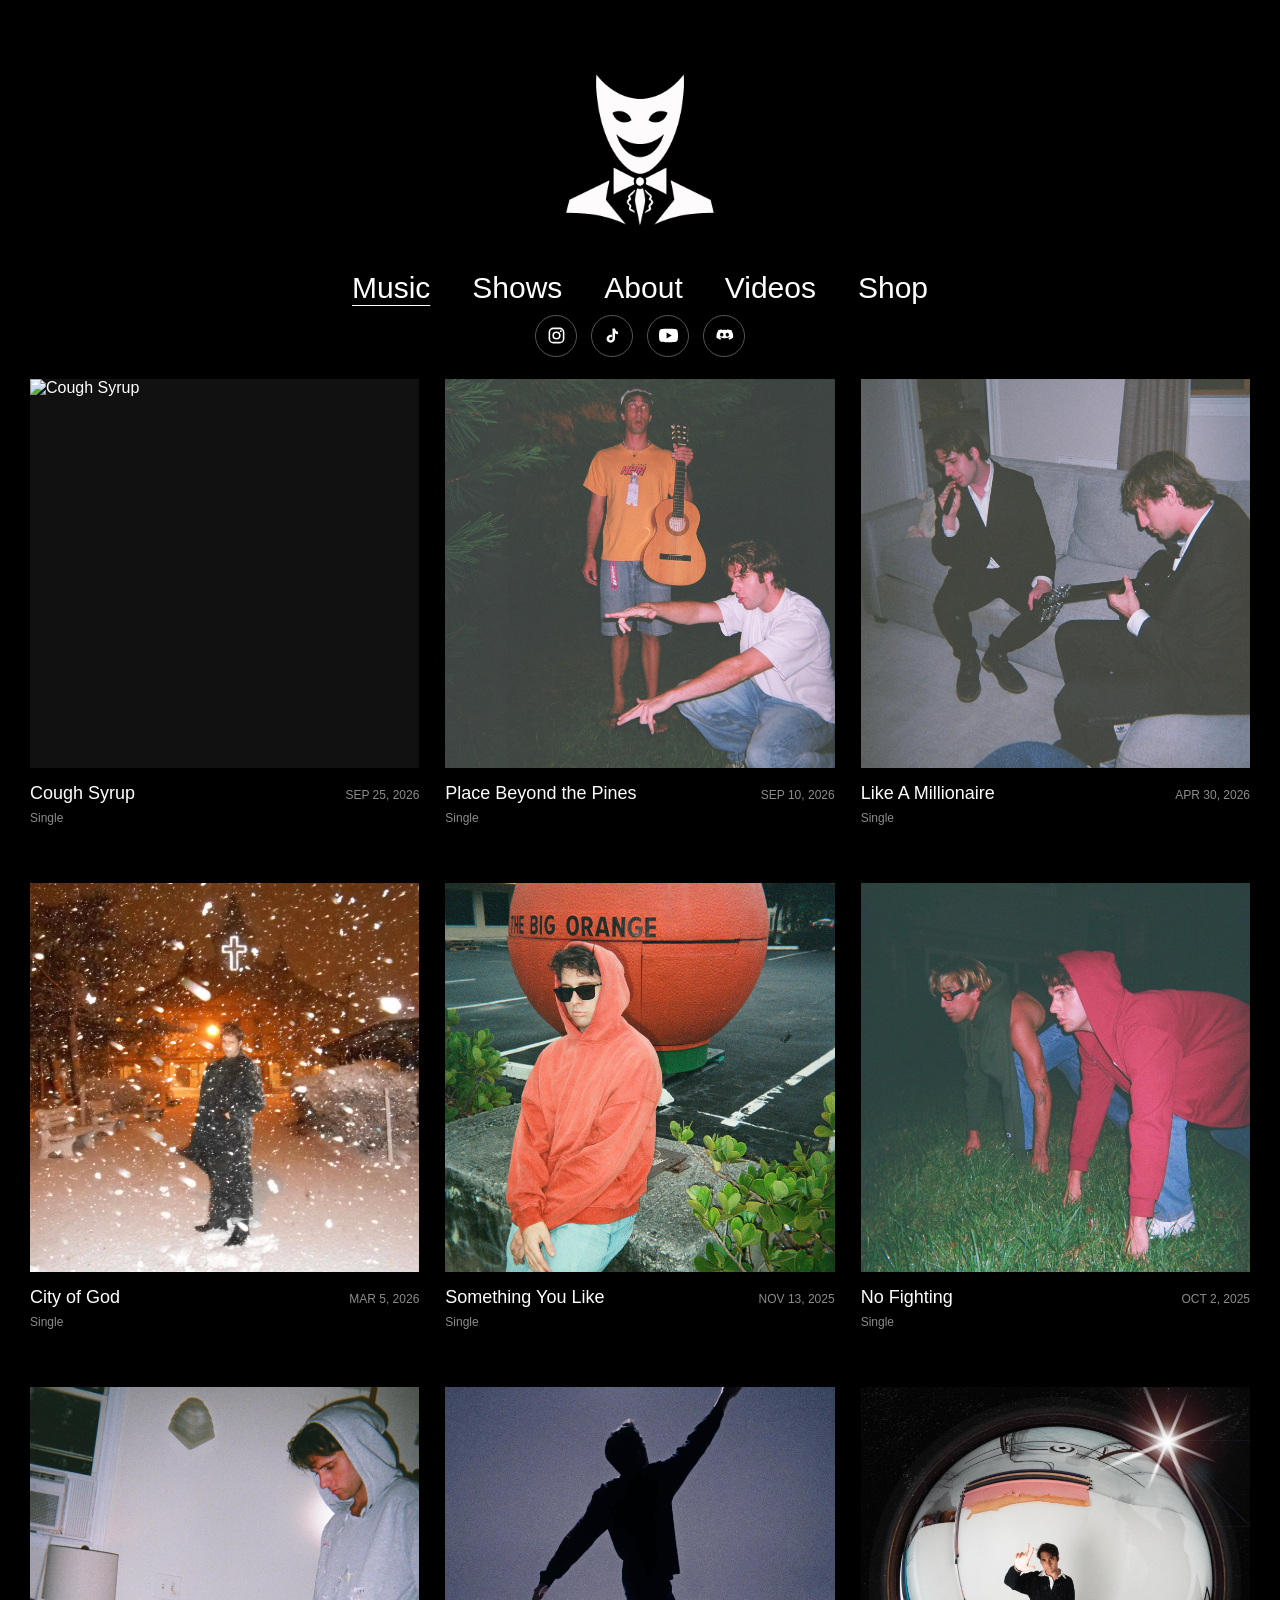
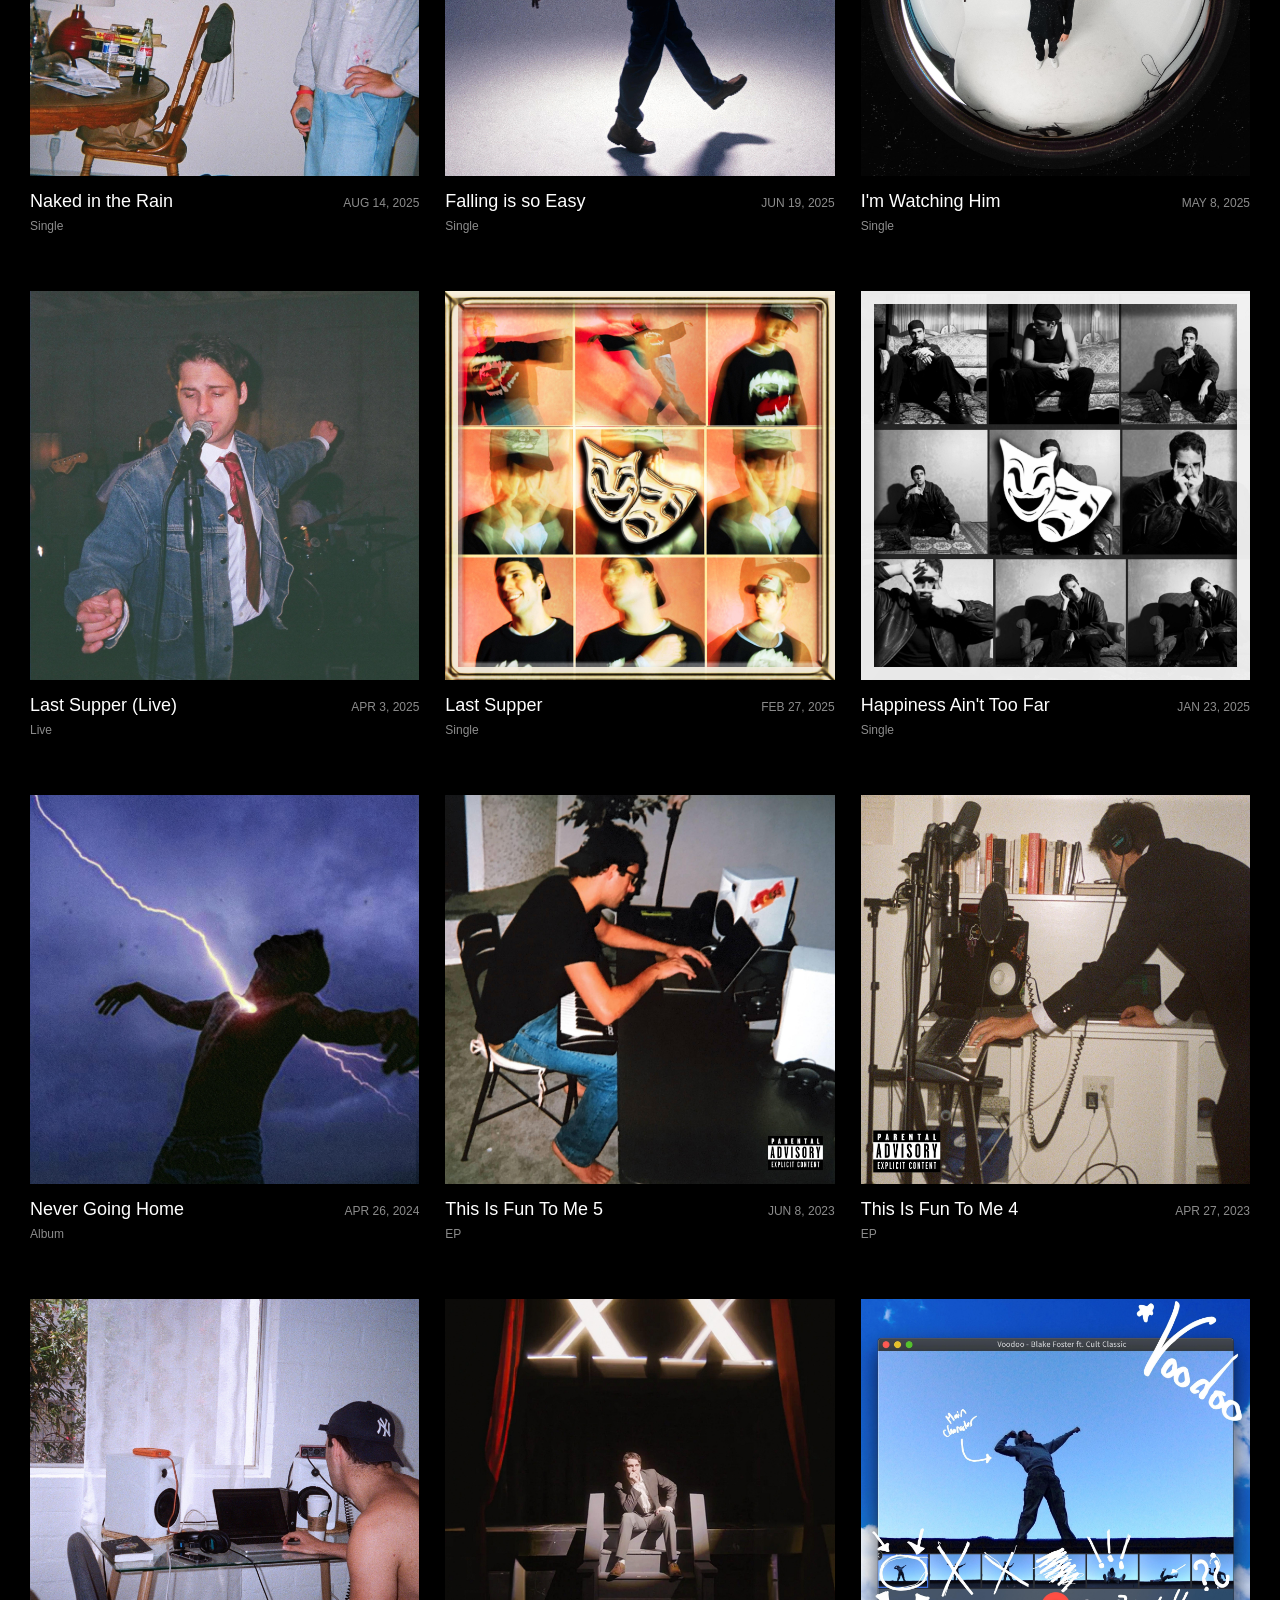
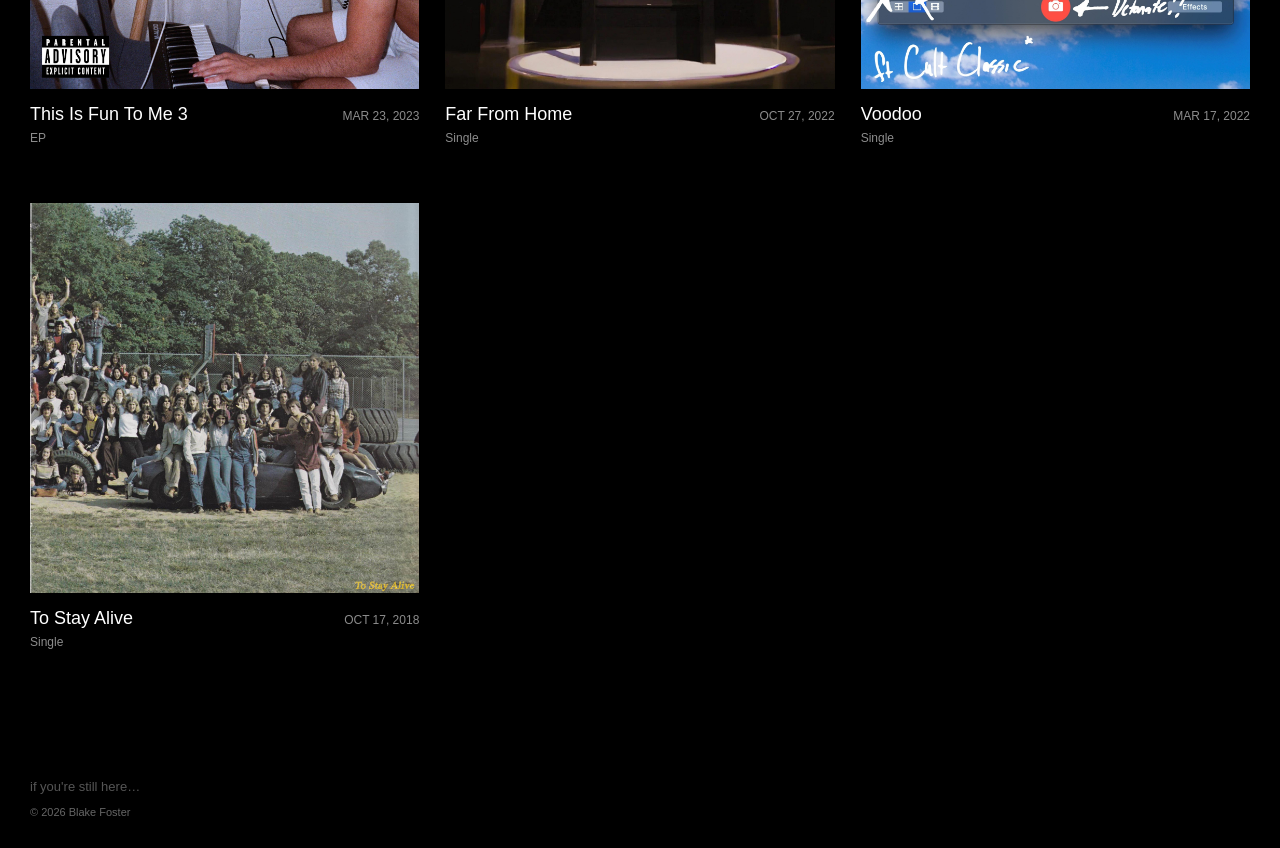
==== commit 3115a49d: "Add files via upload" ====
--- a/index.html
+++ b/index.html
@@ -613,6 +613,47 @@
     <section class="grid">
 
 
+      <!-- COUGH SYRUP -->
+
+      <article class="song">
+
+        <div class="flip-card">
+          <div class="flip-card-inner">
+
+            <div class="flip-card-front">
+              <img
+                src="https://i.scdn.co/image/ab67616d0000b2732c67cf11aec694586a4f5f5d"
+                alt="Cough Syrup"
+              >
+            </div>
+
+            <div
+              class="flip-card-back"
+              style="--cover-art: url('https://i.scdn.co/image/ab67616d0000b2732c67cf11aec694586a4f5f5d');"
+            >
+              <a
+                class="stream-link"
+                href="https://www.submithub.com/link/blake-foster-and-american-girlfriend-cough-syrup"
+                target="_blank"
+                rel="noopener noreferrer"
+              >
+                LISTEN
+              </a>
+            </div>
+
+          </div>
+        </div>
+
+        <div class="song-meta">
+          <span class="song-title">Cough Syrup</span>
+          <span class="song-date">Sep 25, 2026</span>
+        </div>
+
+        <div class="song-type">Single</div>
+
+      </article>
+
+
       <!-- 1. PLACE BEYOND THE PINES -->
 
       <article class="song">
@@ -622,14 +663,14 @@
 
             <div class="flip-card-front">
               <img
-                src="PBTP-cover.png"
+                src="images/covers/PBTP-cover.png"
                 alt="Place Beyond the Pines"
               >
             </div>
 
             <div
               class="flip-card-back"
-              style="--cover-art: url('PBTP-cover.png');"
+              style="--cover-art: url('images/covers/PBTP-cover.png');"
             >
               <a
                 class="stream-link"
@@ -663,14 +704,14 @@
 
             <div class="flip-card-front">
               <img
-                src="like-a-millionaire.jpg"
+                src="images/covers/like-a-millionaire.jpg"
                 alt="Like A Millionaire"
               >
             </div>
 
             <div
               class="flip-card-back"
-              style="--cover-art: url('like-a-millionaire.jpg');"
+              style="--cover-art: url('images/covers/like-a-millionaire.jpg');"
             >
               <a
                 class="stream-link"
@@ -704,14 +745,14 @@
 
             <div class="flip-card-front">
               <img
-                src="city-of-god.jpg"
+                src="images/covers/city-of-god.jpg"
                 alt="City of God"
               >
             </div>
 
             <div
               class="flip-card-back"
-              style="--cover-art: url('city-of-god.jpg');"
+              style="--cover-art: url('images/covers/city-of-god.jpg');"
             >
               <a
                 class="stream-link"
@@ -745,14 +786,14 @@
 
             <div class="flip-card-front">
               <img
-                src="something-you-like.jpg"
+                src="images/covers/something-you-like.jpg"
                 alt="Something You Like"
               >
             </div>
 
             <div
               class="flip-card-back"
-              style="--cover-art: url('something-you-like.jpg');"
+              style="--cover-art: url('images/covers/something-you-like.jpg');"
             >
               <a
                 class="stream-link"
@@ -786,14 +827,14 @@
 
             <div class="flip-card-front">
               <img
-                src="no-fighting.jpg"
+                src="images/covers/no-fighting.jpg"
                 alt="No Fighting"
               >
             </div>
 
             <div
               class="flip-card-back"
-              style="--cover-art: url('no-fighting.jpg');"
+              style="--cover-art: url('images/covers/no-fighting.jpg');"
             >
               <a
                 class="stream-link"
@@ -827,14 +868,14 @@
 
             <div class="flip-card-front">
               <img
-                src="naked-in-the-rain.jpg"
+                src="images/covers/naked-in-the-rain.jpg"
                 alt="Naked in the Rain"
               >
             </div>
 
             <div
               class="flip-card-back"
-              style="--cover-art: url('naked-in-the-rain.jpg');"
+              style="--cover-art: url('images/covers/naked-in-the-rain.jpg');"
             >
               <a
                 class="stream-link"
@@ -868,14 +909,14 @@
 
             <div class="flip-card-front">
               <img
-                src="falling-is-so-easy.jpg"
+                src="images/covers/falling-is-so-easy.jpg"
                 alt="Falling is so Easy"
               >
             </div>
 
             <div
               class="flip-card-back"
-              style="--cover-art: url('falling-is-so-easy.jpg');"
+              style="--cover-art: url('images/covers/falling-is-so-easy.jpg');"
             >
               <a
                 class="stream-link"
@@ -909,14 +950,14 @@
 
             <div class="flip-card-front">
               <img
-                src="im-watching-him.jpg"
+                src="images/covers/im-watching-him.jpg"
                 alt="I'm Watching Him"
               >
             </div>
 
             <div
               class="flip-card-back"
-              style="--cover-art: url('im-watching-him.jpg');"
+              style="--cover-art: url('images/covers/im-watching-him.jpg');"
             >
               <a
                 class="stream-link"
@@ -950,14 +991,14 @@
 
             <div class="flip-card-front">
               <img
-                src="last-supper-live.jpg"
+                src="images/covers/last-supper-live.jpg"
                 alt="Last Supper (Live)"
               >
             </div>
 
             <div
               class="flip-card-back"
-              style="--cover-art: url('last-supper-live.jpg');"
+              style="--cover-art: url('images/covers/last-supper-live.jpg');"
             >
               <a
                 class="stream-link"
@@ -991,14 +1032,14 @@
 
             <div class="flip-card-front">
               <img
-                src="last-supper.jpg"
+                src="images/covers/last-supper.jpg"
                 alt="Last Supper"
               >
             </div>
 
             <div
               class="flip-card-back"
-              style="--cover-art: url('last-supper.jpg');"
+              style="--cover-art: url('images/covers/last-supper.jpg');"
             >
               <a
                 class="stream-link"
@@ -1032,14 +1073,14 @@
 
             <div class="flip-card-front">
               <img
-                src="happiness-aint-too-far.jpg"
+                src="images/covers/happiness-aint-too-far.jpg"
                 alt="Happiness Ain't Too Far"
               >
             </div>
 
             <div
               class="flip-card-back"
-              style="--cover-art: url('happiness-aint-too-far.jpg');"
+              style="--cover-art: url('images/covers/happiness-aint-too-far.jpg');"
             >
               <a
                 class="stream-link"
@@ -1073,14 +1114,14 @@
 
             <div class="flip-card-front">
               <img
-                src="never-going-home.jpg"
+                src="images/covers/never-going-home.jpg"
                 alt="Never Going Home"
               >
             </div>
 
             <div
               class="flip-card-back"
-              style="--cover-art: url('never-going-home.jpg');"
+              style="--cover-art: url('images/covers/never-going-home.jpg');"
             >
               <a
                 class="stream-link"
@@ -1114,14 +1155,14 @@
 
             <div class="flip-card-front">
               <img
-                src="this-is-fun-to-me-5.jpg"
+                src="images/covers/this-is-fun-to-me-5.jpg"
                 alt="This Is Fun To Me 5"
               >
             </div>
 
             <div
               class="flip-card-back"
-              style="--cover-art: url('this-is-fun-to-me-5.jpg');"
+              style="--cover-art: url('images/covers/this-is-fun-to-me-5.jpg');"
             >
               <a
                 class="stream-link"
@@ -1155,14 +1196,14 @@
 
             <div class="flip-card-front">
               <img
-                src="this-is-fun-to-me-4.jpg"
+                src="images/covers/this-is-fun-to-me-4.jpg"
                 alt="This Is Fun To Me 4"
               >
             </div>
 
             <div
               class="flip-card-back"
-              style="--cover-art: url('this-is-fun-to-me-4.jpg');"
+              style="--cover-art: url('images/covers/this-is-fun-to-me-4.jpg');"
             >
               <a
                 class="stream-link"
@@ -1196,14 +1237,14 @@
 
             <div class="flip-card-front">
               <img
-                src="this-is-fun-to-me-3.jpg"
+                src="images/covers/this-is-fun-to-me-3.jpg"
                 alt="This Is Fun To Me 3"
               >
             </div>
 
             <div
               class="flip-card-back"
-              style="--cover-art: url('this-is-fun-to-me-3.jpg');"
+              style="--cover-art: url('images/covers/this-is-fun-to-me-3.jpg');"
             >
               <a
                 class="stream-link"
@@ -1237,14 +1278,14 @@
 
             <div class="flip-card-front">
               <img
-                src="far-from-home.jpg"
+                src="images/covers/far-from-home.jpg"
                 alt="Far From Home"
               >
             </div>
 
             <div
               class="flip-card-back"
-              style="--cover-art: url('far-from-home.jpg');"
+              style="--cover-art: url('images/covers/far-from-home.jpg');"
             >
               <a
                 class="stream-link"
@@ -1278,14 +1319,14 @@
 
             <div class="flip-card-front">
               <img
-                src="voodoo.jpg"
+                src="images/covers/voodoo.jpg"
                 alt="Voodoo"
               >
             </div>
 
             <div
               class="flip-card-back"
-              style="--cover-art: url('voodoo.jpg');"
+              style="--cover-art: url('images/covers/voodoo.jpg');"
             >
               <a
                 class="stream-link"
@@ -1319,14 +1360,14 @@
 
             <div class="flip-card-front">
               <img
-                src="to-stay-alive.jpg"
+                src="images/covers/to-stay-alive.jpg"
                 alt="To Stay Alive"
               >
             </div>
 
             <div
               class="flip-card-back"
-              style="--cover-art: url('to-stay-alive.jpg');"
+              style="--cover-art: url('images/covers/to-stay-alive.jpg');"
             >
               <a
                 class="stream-link"
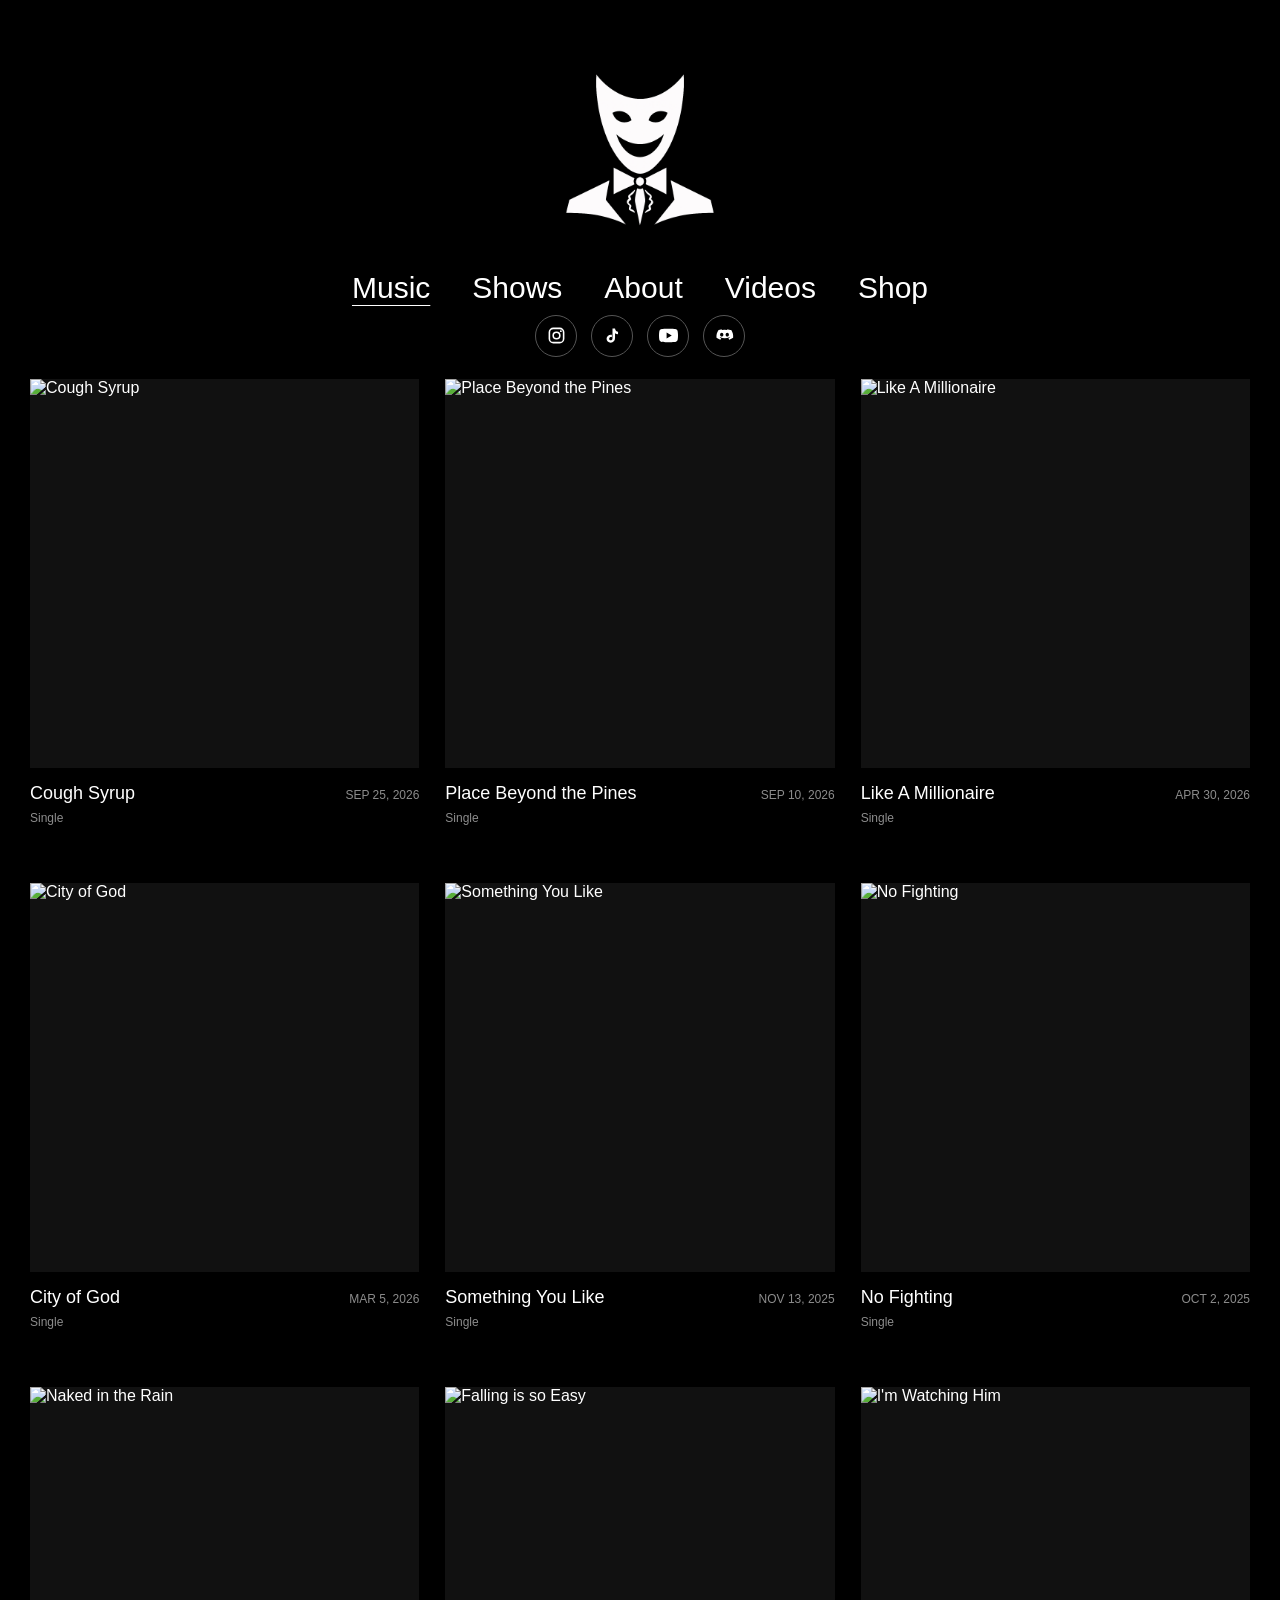
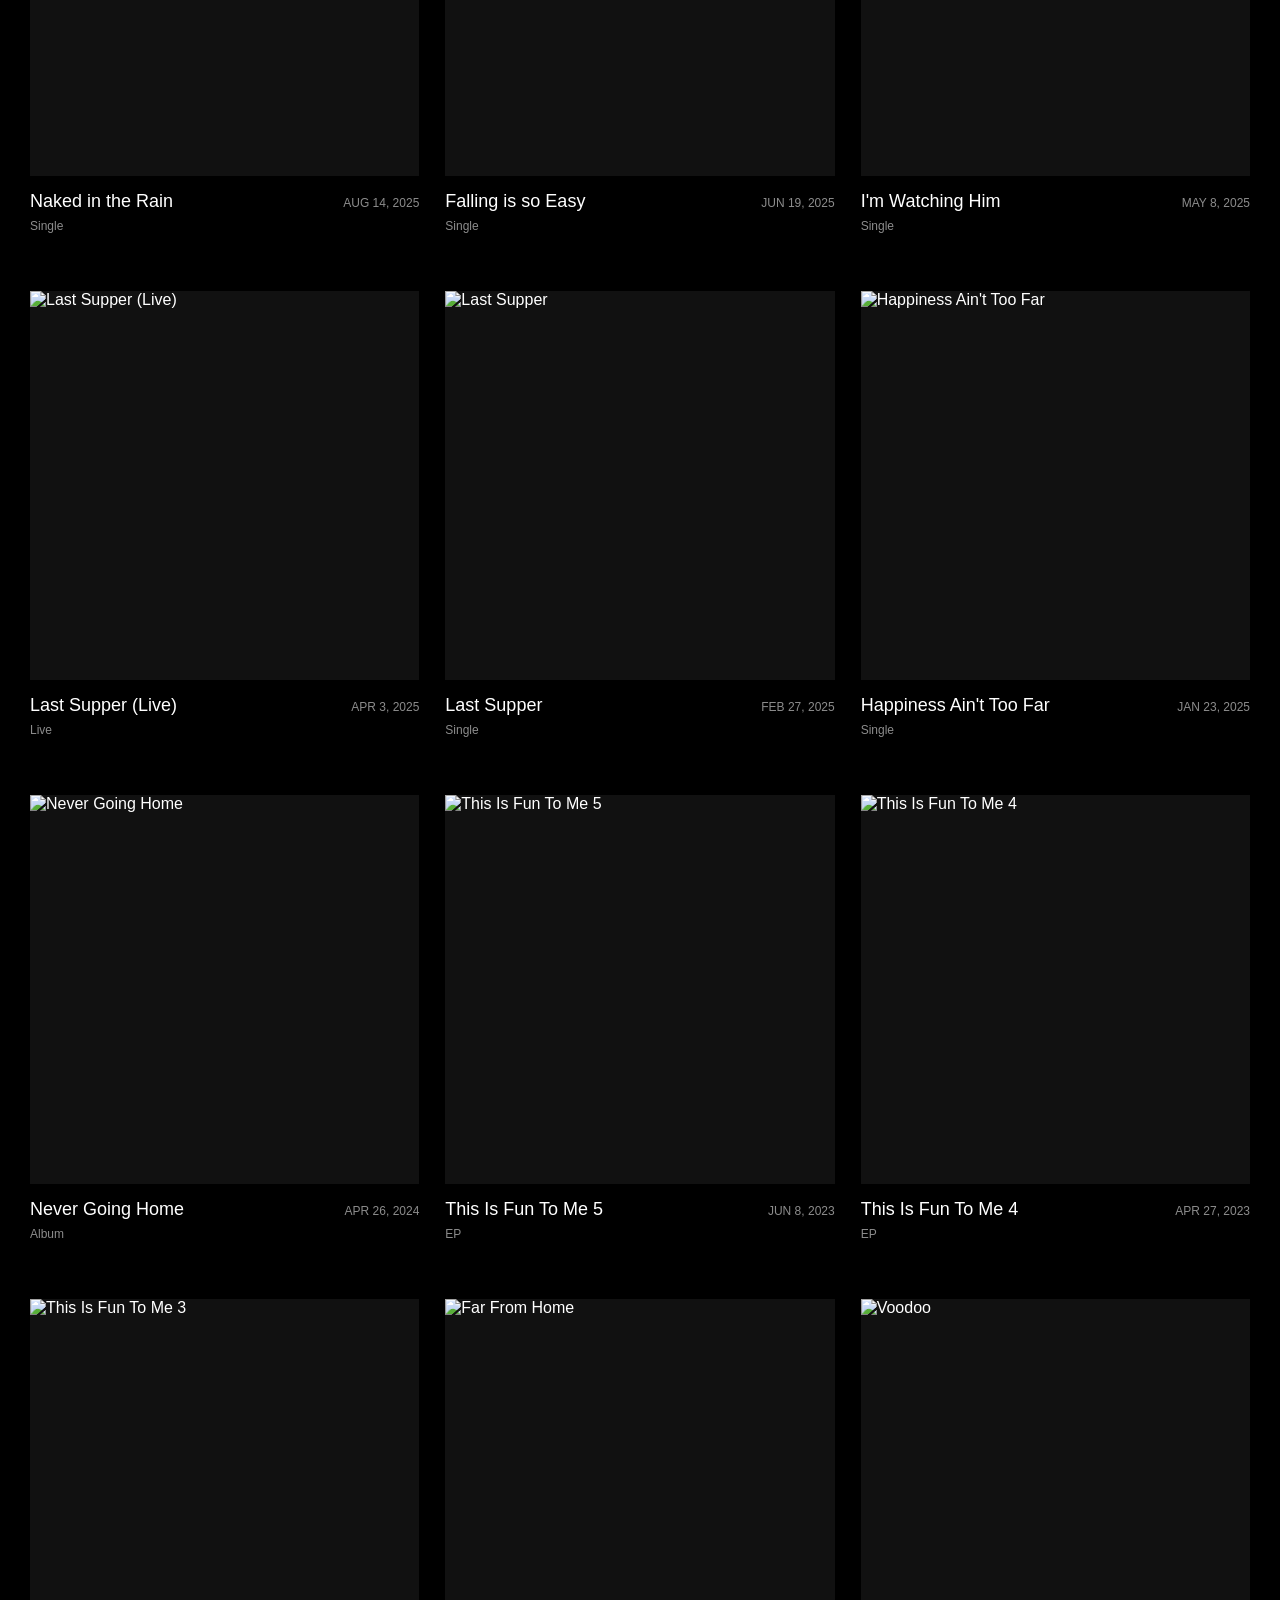
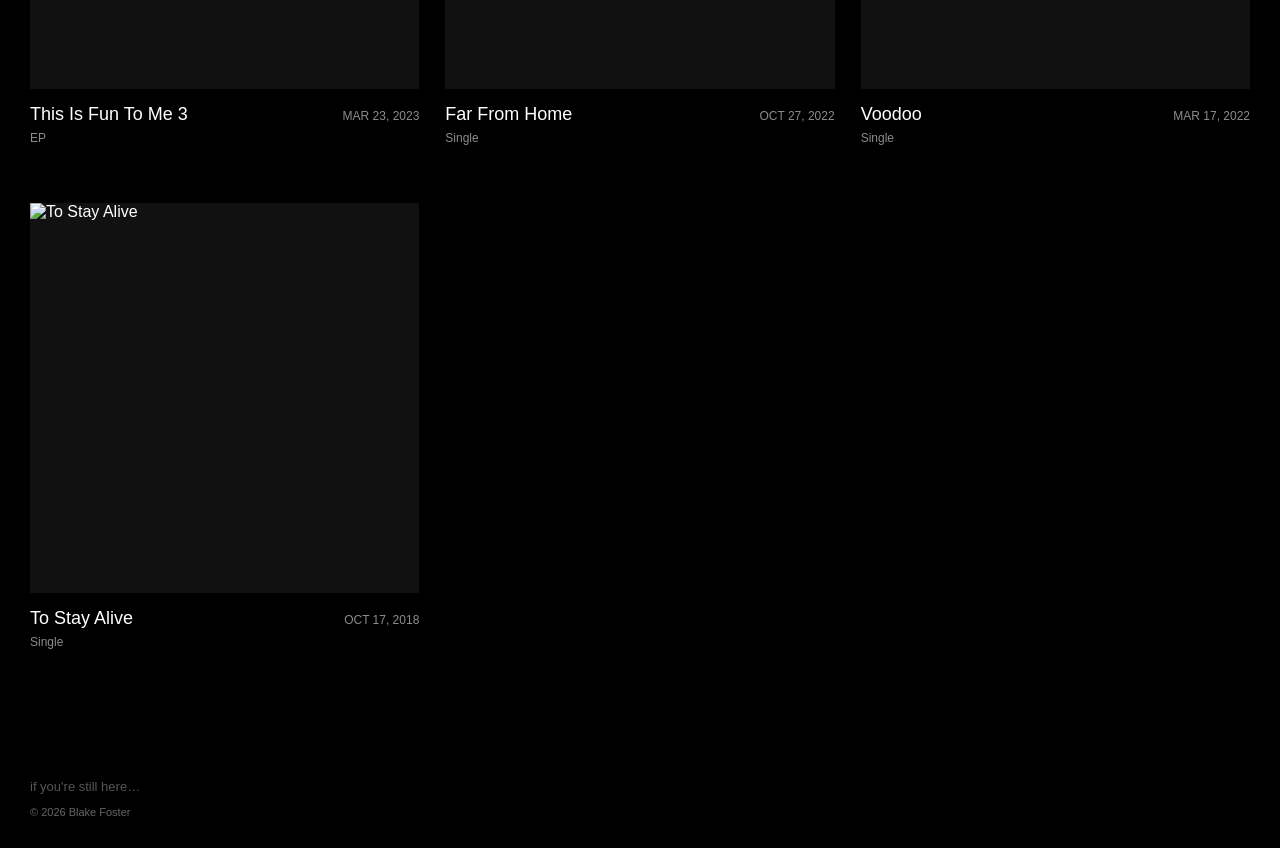
==== commit 646e9286: "Add files via upload" ====
--- a/index.html
+++ b/index.html
@@ -663,14 +663,14 @@
 
             <div class="flip-card-front">
               <img
-                src="images/covers/PBTP-cover.png"
+                src="https://i.scdn.co/image/ab67616d0000b2735a73cdf0e60fdb2717103478"
                 alt="Place Beyond the Pines"
               >
             </div>
 
             <div
               class="flip-card-back"
-              style="--cover-art: url('images/covers/PBTP-cover.png');"
+              style="--cover-art: url('https://i.scdn.co/image/ab67616d0000b2735a73cdf0e60fdb2717103478');"
             >
               <a
                 class="stream-link"
@@ -704,14 +704,14 @@
 
             <div class="flip-card-front">
               <img
-                src="images/covers/like-a-millionaire.jpg"
+                src="https://i.scdn.co/image/ab67616d0000b273564039c77c43082c4162092b"
                 alt="Like A Millionaire"
               >
             </div>
 
             <div
               class="flip-card-back"
-              style="--cover-art: url('images/covers/like-a-millionaire.jpg');"
+              style="--cover-art: url('https://i.scdn.co/image/ab67616d0000b273564039c77c43082c4162092b');"
             >
               <a
                 class="stream-link"
@@ -745,14 +745,14 @@
 
             <div class="flip-card-front">
               <img
-                src="images/covers/city-of-god.jpg"
+                src="https://i.scdn.co/image/ab67616d0000b27370236749010dbc3fa82103bf"
                 alt="City of God"
               >
             </div>
 
             <div
               class="flip-card-back"
-              style="--cover-art: url('images/covers/city-of-god.jpg');"
+              style="--cover-art: url('https://i.scdn.co/image/ab67616d0000b27370236749010dbc3fa82103bf');"
             >
               <a
                 class="stream-link"
@@ -786,14 +786,14 @@
 
             <div class="flip-card-front">
               <img
-                src="images/covers/something-you-like.jpg"
+                src="https://i.scdn.co/image/ab67616d0000b273851976f41734882fc02cf447"
                 alt="Something You Like"
               >
             </div>
 
             <div
               class="flip-card-back"
-              style="--cover-art: url('images/covers/something-you-like.jpg');"
+              style="--cover-art: url('https://i.scdn.co/image/ab67616d0000b273851976f41734882fc02cf447');"
             >
               <a
                 class="stream-link"
@@ -827,14 +827,14 @@
 
             <div class="flip-card-front">
               <img
-                src="images/covers/no-fighting.jpg"
+                src="https://i.scdn.co/image/ab67616d0000b2736594c7a52008a15e78025e24"
                 alt="No Fighting"
               >
             </div>
 
             <div
               class="flip-card-back"
-              style="--cover-art: url('images/covers/no-fighting.jpg');"
+              style="--cover-art: url('https://i.scdn.co/image/ab67616d0000b2736594c7a52008a15e78025e24');"
             >
               <a
                 class="stream-link"
@@ -868,14 +868,14 @@
 
             <div class="flip-card-front">
               <img
-                src="images/covers/naked-in-the-rain.jpg"
+                src="https://i.scdn.co/image/ab67616d0000b273628c8e326e9a1685a3aad115"
                 alt="Naked in the Rain"
               >
             </div>
 
             <div
               class="flip-card-back"
-              style="--cover-art: url('images/covers/naked-in-the-rain.jpg');"
+              style="--cover-art: url('https://i.scdn.co/image/ab67616d0000b273628c8e326e9a1685a3aad115');"
             >
               <a
                 class="stream-link"
@@ -909,14 +909,14 @@
 
             <div class="flip-card-front">
               <img
-                src="images/covers/falling-is-so-easy.jpg"
+                src="https://i.scdn.co/image/ab67616d0000b273475d93e5982e20444ecdc2c9"
                 alt="Falling is so Easy"
               >
             </div>
 
             <div
               class="flip-card-back"
-              style="--cover-art: url('images/covers/falling-is-so-easy.jpg');"
+              style="--cover-art: url('https://i.scdn.co/image/ab67616d0000b273475d93e5982e20444ecdc2c9');"
             >
               <a
                 class="stream-link"
@@ -950,14 +950,14 @@
 
             <div class="flip-card-front">
               <img
-                src="images/covers/im-watching-him.jpg"
+                src="https://i.scdn.co/image/ab67616d0000b2733f84d88f5f615a45586b8a73"
                 alt="I'm Watching Him"
               >
             </div>
 
             <div
               class="flip-card-back"
-              style="--cover-art: url('images/covers/im-watching-him.jpg');"
+              style="--cover-art: url('https://i.scdn.co/image/ab67616d0000b2733f84d88f5f615a45586b8a73');"
             >
               <a
                 class="stream-link"
@@ -991,14 +991,14 @@
 
             <div class="flip-card-front">
               <img
-                src="images/covers/last-supper-live.jpg"
+                src="https://i.scdn.co/image/ab67616d0000b2735ffb99e05609ff52797dc6ee"
                 alt="Last Supper (Live)"
               >
             </div>
 
             <div
               class="flip-card-back"
-              style="--cover-art: url('images/covers/last-supper-live.jpg');"
+              style="--cover-art: url('https://i.scdn.co/image/ab67616d0000b2735ffb99e05609ff52797dc6ee');"
             >
               <a
                 class="stream-link"
@@ -1032,14 +1032,14 @@
 
             <div class="flip-card-front">
               <img
-                src="images/covers/last-supper.jpg"
+                src="https://i.scdn.co/image/ab67616d0000b273f7b3b9e62a28d9824e26182e"
                 alt="Last Supper"
               >
             </div>
 
             <div
               class="flip-card-back"
-              style="--cover-art: url('images/covers/last-supper.jpg');"
+              style="--cover-art: url('https://i.scdn.co/image/ab67616d0000b273f7b3b9e62a28d9824e26182e');"
             >
               <a
                 class="stream-link"
@@ -1073,14 +1073,14 @@
 
             <div class="flip-card-front">
               <img
-                src="images/covers/happiness-aint-too-far.jpg"
+                src="https://i.scdn.co/image/ab67616d0000b2733ee7b9615b836e333a9b2547"
                 alt="Happiness Ain't Too Far"
               >
             </div>
 
             <div
               class="flip-card-back"
-              style="--cover-art: url('images/covers/happiness-aint-too-far.jpg');"
+              style="--cover-art: url('https://i.scdn.co/image/ab67616d0000b2733ee7b9615b836e333a9b2547');"
             >
               <a
                 class="stream-link"
@@ -1114,14 +1114,14 @@
 
             <div class="flip-card-front">
               <img
-                src="images/covers/never-going-home.jpg"
+                src="https://i.scdn.co/image/ab67616d0000b2739e7afe9c73cf9590e6d771d8"
                 alt="Never Going Home"
               >
             </div>
 
             <div
               class="flip-card-back"
-              style="--cover-art: url('images/covers/never-going-home.jpg');"
+              style="--cover-art: url('https://i.scdn.co/image/ab67616d0000b2739e7afe9c73cf9590e6d771d8');"
             >
               <a
                 class="stream-link"
@@ -1155,14 +1155,14 @@
 
             <div class="flip-card-front">
               <img
-                src="images/covers/this-is-fun-to-me-5.jpg"
+                src="https://i.scdn.co/image/ab67616d0000b2737555c26f4e3831db939ff7c6"
                 alt="This Is Fun To Me 5"
               >
             </div>
 
             <div
               class="flip-card-back"
-              style="--cover-art: url('images/covers/this-is-fun-to-me-5.jpg');"
+              style="--cover-art: url('https://i.scdn.co/image/ab67616d0000b2737555c26f4e3831db939ff7c6');"
             >
               <a
                 class="stream-link"
@@ -1196,14 +1196,14 @@
 
             <div class="flip-card-front">
               <img
-                src="images/covers/this-is-fun-to-me-4.jpg"
+                src="https://i.scdn.co/image/ab67616d0000b273c95306e0d42677587ae5075b"
                 alt="This Is Fun To Me 4"
               >
             </div>
 
             <div
               class="flip-card-back"
-              style="--cover-art: url('images/covers/this-is-fun-to-me-4.jpg');"
+              style="--cover-art: url('https://i.scdn.co/image/ab67616d0000b273c95306e0d42677587ae5075b');"
             >
               <a
                 class="stream-link"
@@ -1237,14 +1237,14 @@
 
             <div class="flip-card-front">
               <img
-                src="images/covers/this-is-fun-to-me-3.jpg"
+                src="https://i.scdn.co/image/ab67616d0000b273d55c83adaf98f7d5718455ed"
                 alt="This Is Fun To Me 3"
               >
             </div>
 
             <div
               class="flip-card-back"
-              style="--cover-art: url('images/covers/this-is-fun-to-me-3.jpg');"
+              style="--cover-art: url('https://i.scdn.co/image/ab67616d0000b273d55c83adaf98f7d5718455ed');"
             >
               <a
                 class="stream-link"
@@ -1278,14 +1278,14 @@
 
             <div class="flip-card-front">
               <img
-                src="images/covers/far-from-home.jpg"
+                src="https://i.scdn.co/image/ab67616d0000b273189002d39ddf4884b169d5d8"
                 alt="Far From Home"
               >
             </div>
 
             <div
               class="flip-card-back"
-              style="--cover-art: url('images/covers/far-from-home.jpg');"
+              style="--cover-art: url('https://i.scdn.co/image/ab67616d0000b273189002d39ddf4884b169d5d8');"
             >
               <a
                 class="stream-link"
@@ -1319,14 +1319,14 @@
 
             <div class="flip-card-front">
               <img
-                src="images/covers/voodoo.jpg"
+                src="https://i.scdn.co/image/ab67616d0000b27314dd3fdea7cd16f0f45d82db"
                 alt="Voodoo"
               >
             </div>
 
             <div
               class="flip-card-back"
-              style="--cover-art: url('images/covers/voodoo.jpg');"
+              style="--cover-art: url('https://i.scdn.co/image/ab67616d0000b27314dd3fdea7cd16f0f45d82db');"
             >
               <a
                 class="stream-link"
@@ -1360,14 +1360,14 @@
 
             <div class="flip-card-front">
               <img
-                src="images/covers/to-stay-alive.jpg"
+                src="https://i.scdn.co/image/ab67616d0000b273e785f4bbd14d5c306b5e2269"
                 alt="To Stay Alive"
               >
             </div>
 
             <div
               class="flip-card-back"
-              style="--cover-art: url('images/covers/to-stay-alive.jpg');"
+              style="--cover-art: url('https://i.scdn.co/image/ab67616d0000b273e785f4bbd14d5c306b5e2269');"
             >
               <a
                 class="stream-link"
